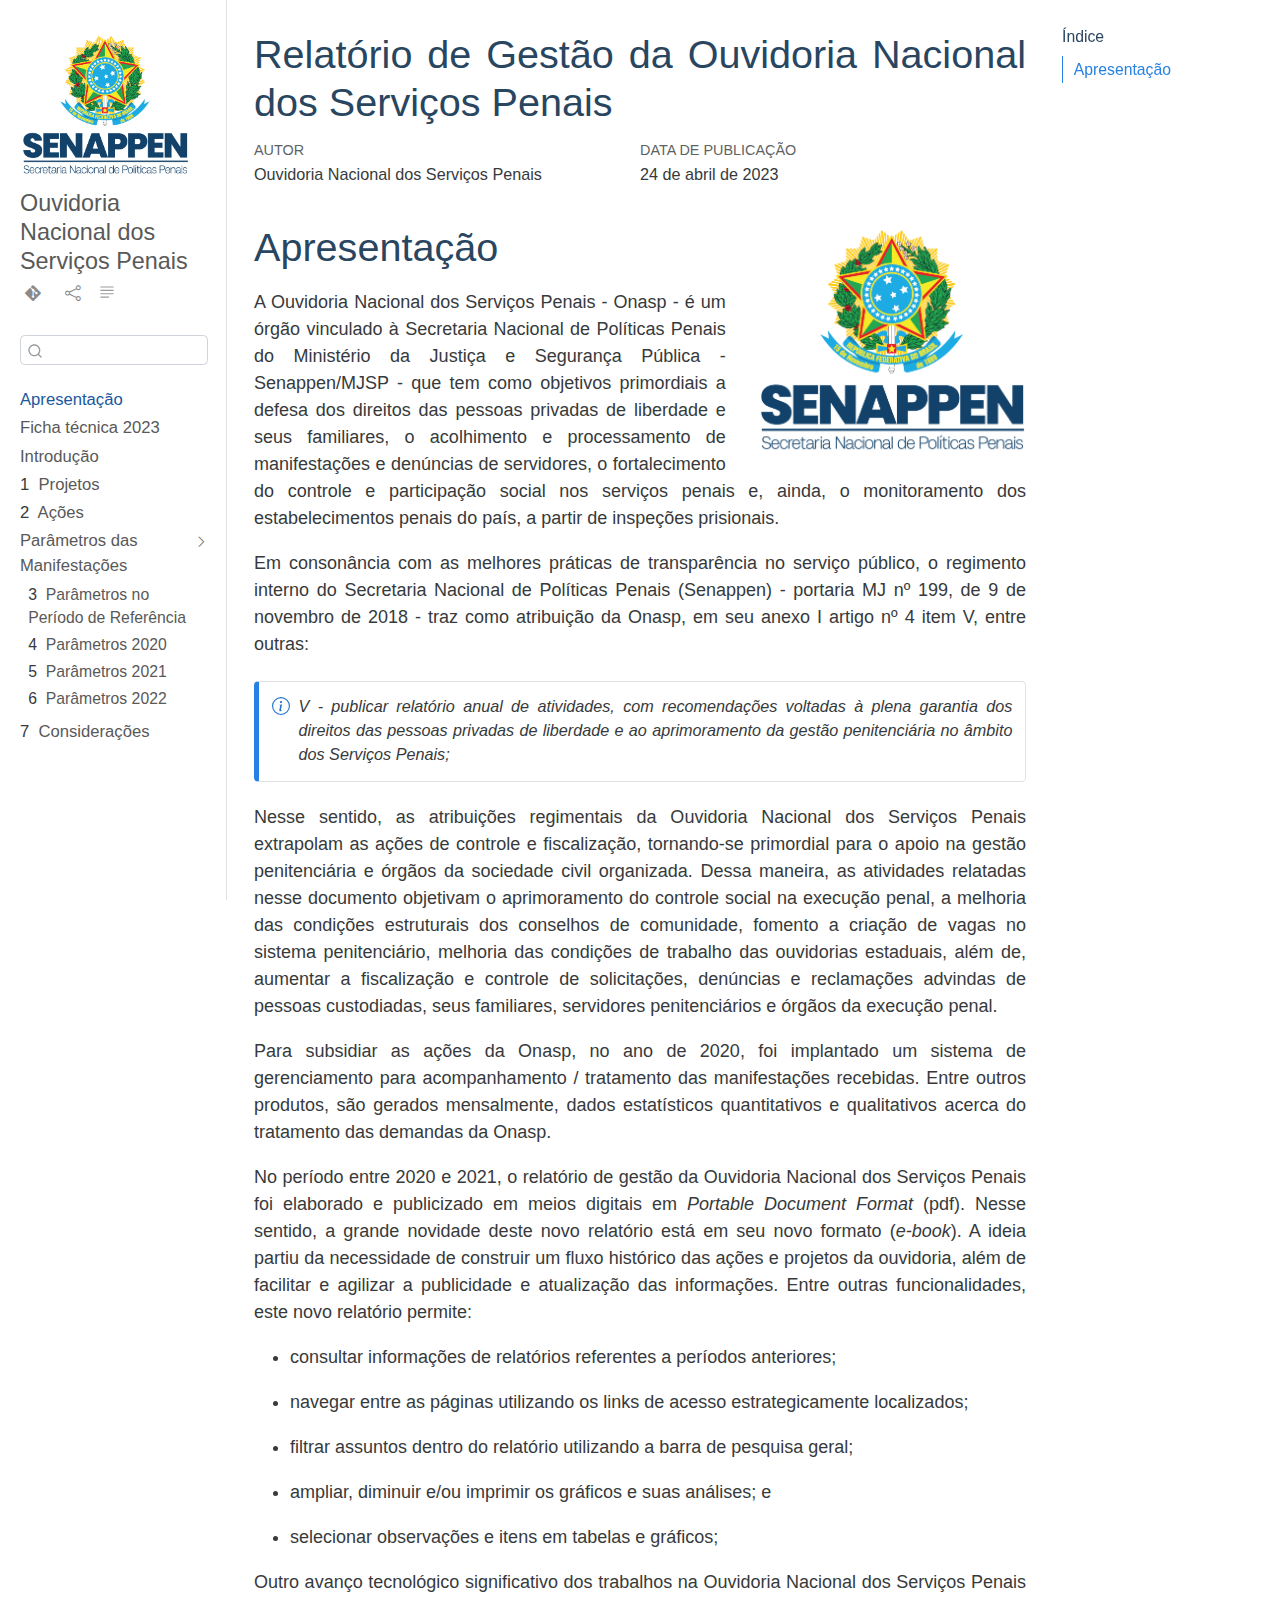
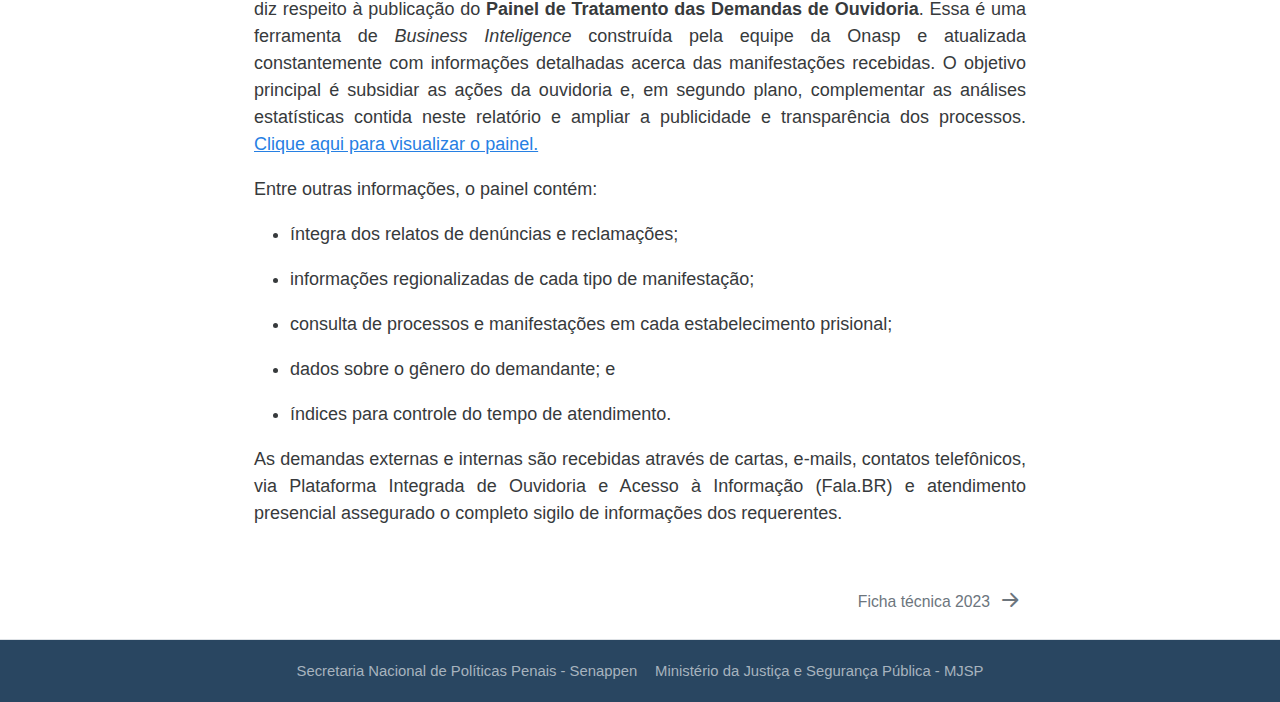
==== docs/index.html @ 4dbc5cbc "Add files via upload" ====
<!DOCTYPE html>
<html xmlns="http://www.w3.org/1999/xhtml" lang="pt" xml:lang="pt"><head>

<meta charset="utf-8">
<meta name="generator" content="quarto-1.2.335">

<meta name="viewport" content="width=device-width, initial-scale=1.0, user-scalable=yes">

<meta name="author" content="Ouvidoria Nacional dos Serviços Penais">

<title>Relatório de Gestão da Ouvidoria Nacional dos Serviços Penais</title>
<style>
code{white-space: pre-wrap;}
span.smallcaps{font-variant: small-caps;}
div.columns{display: flex; gap: min(4vw, 1.5em);}
div.column{flex: auto; overflow-x: auto;}
div.hanging-indent{margin-left: 1.5em; text-indent: -1.5em;}
ul.task-list{list-style: none;}
ul.task-list li input[type="checkbox"] {
  width: 0.8em;
  margin: 0 0.8em 0.2em -1.6em;
  vertical-align: middle;
}
</style>


<script src="site_libs/quarto-nav/quarto-nav.js"></script>
<script src="site_libs/quarto-nav/headroom.min.js"></script>
<script src="site_libs/clipboard/clipboard.min.js"></script>
<script src="site_libs/quarto-search/autocomplete.umd.js"></script>
<script src="site_libs/quarto-search/fuse.min.js"></script>
<script src="site_libs/quarto-search/quarto-search.js"></script>
<meta name="quarto:offset" content="./">
<link href="./ficha_tecnica2022.html" rel="next">
<script src="site_libs/quarto-html/quarto.js"></script>
<script src="site_libs/quarto-html/popper.min.js"></script>
<script src="site_libs/quarto-html/tippy.umd.min.js"></script>
<script src="site_libs/quarto-html/anchor.min.js"></script>
<link href="site_libs/quarto-html/tippy.css" rel="stylesheet">
<link href="site_libs/quarto-html/quarto-syntax-highlighting.css" rel="stylesheet" id="quarto-text-highlighting-styles">
<script src="site_libs/bootstrap/bootstrap.min.js"></script>
<link href="site_libs/bootstrap/bootstrap-icons.css" rel="stylesheet">
<link href="site_libs/bootstrap/bootstrap.min.css" rel="stylesheet" id="quarto-bootstrap" data-mode="light">
<script id="quarto-search-options" type="application/json">{
  "location": "sidebar",
  "copy-button": false,
  "collapse-after": 3,
  "panel-placement": "start",
  "type": "textbox",
  "limit": 20,
  "language": {
    "search-no-results-text": "Nenhum resultado",
    "search-matching-documents-text": "documentos correspondentes",
    "search-copy-link-title": "Copiar link para a busca",
    "search-hide-matches-text": "Esconder correspondências adicionais",
    "search-more-match-text": "mais correspondência neste documento",
    "search-more-matches-text": "mais correspondências neste documento",
    "search-clear-button-title": "Limpar",
    "search-detached-cancel-button-title": "Cancelar",
    "search-submit-button-title": "Enviar"
  }
}</script>


<link rel="stylesheet" href="style.css">
</head>

<body class="nav-sidebar docked">

<div id="quarto-search-results"></div>
  <header id="quarto-header" class="headroom fixed-top">
  <nav class="quarto-secondary-nav" data-bs-toggle="collapse" data-bs-target="#quarto-sidebar" aria-controls="quarto-sidebar" aria-expanded="false" aria-label="Toggle sidebar navigation" onclick="if (window.quartoToggleHeadroom) { window.quartoToggleHeadroom(); }">
    <div class="container-fluid d-flex justify-content-between">
      <h1 class="quarto-secondary-nav-title">Relatório de Gestão da Ouvidoria Nacional dos Serviços Penais</h1>
      <button type="button" class="quarto-btn-toggle btn" aria-label="Show secondary navigation">
        <i class="bi bi-chevron-right"></i>
      </button>
    </div>
  </nav>
</header>
<!-- content -->
<div id="quarto-content" class="quarto-container page-columns page-rows-contents page-layout-full">
<!-- sidebar -->
  <nav id="quarto-sidebar" class="sidebar collapse sidebar-navigation docked overflow-auto">
    <div class="pt-lg-2 mt-2 text-left sidebar-header sidebar-header-stacked">
      <a href="./index.html" class="sidebar-logo-link">
      <img src="./images/senappen_brasao.png" alt="" class="sidebar-logo py-0 d-lg-inline d-none">
      </a>
    <div class="sidebar-title mb-0 py-0">
      <a href="./">Ouvidoria Nacional dos Serviços Penais</a> 
        <div class="sidebar-tools-main tools-wide">
    <a href="" title="" class="sidebar-tool px-1"><i class="bi bi-git"></i></a>
    <a href="https://www.gov.br/depen/pt-br/canais_atendimento/ouvidoria" title="" class="sidebar-tool px-1"><i class="bi bi-"></i></a>
    <a href="" title="Share" id="sidebar-tool-dropdown-0" class="sidebar-tool dropdown-toggle px-1" data-bs-toggle="dropdown" aria-expanded="false"><i class="bi bi-share"></i></a>
    <ul class="dropdown-menu" aria-labelledby="sidebar-tool-dropdown-0">
        <li>
          <a class="dropdown-item sidebar-tools-main-item" href="https://twitter.com/intent/tweet?url=|url|">
            <i class="bi bi-bi-twitter pe-1"></i>
          Twitter
          </a>
        </li>
        <li>
          <a class="dropdown-item sidebar-tools-main-item" href="https://www.facebook.com/sharer/sharer.php?u=|url|">
            <i class="bi bi-bi-facebook pe-1"></i>
          Facebook
          </a>
        </li>
        <li>
          <a class="dropdown-item sidebar-tools-main-item" href="https://www.linkedin.com/sharing/share-offsite/?url=|url|">
            <i class="bi bi-bi-linkedin pe-1"></i>
          LinkedIn
          </a>
        </li>
    </ul>
  <a href="" class="quarto-reader-toggle sidebar-tool" onclick="window.quartoToggleReader(); return false;" title="Toggle reader mode">
  <div class="quarto-reader-toggle-btn">
  <i class="bi"></i>
  </div>
</a>
</div>
    </div>
      </div>
      <div class="mt-2 flex-shrink-0 align-items-center">
        <div class="sidebar-search">
        <div id="quarto-search" class="" title="Search"></div>
        </div>
      </div>
    <div class="sidebar-menu-container"> 
    <ul class="list-unstyled mt-1">
        <li class="sidebar-item">
  <div class="sidebar-item-container"> 
  <a href="./index.html" class="sidebar-item-text sidebar-link active">Apresentação</a>
  </div>
</li>
        <li class="sidebar-item">
  <div class="sidebar-item-container"> 
  <a href="./ficha_tecnica2022.html" class="sidebar-item-text sidebar-link">Ficha técnica 2023</a>
  </div>
</li>
        <li class="sidebar-item">
  <div class="sidebar-item-container"> 
  <a href="./introducao.html" class="sidebar-item-text sidebar-link">Introdução</a>
  </div>
</li>
        <li class="sidebar-item">
  <div class="sidebar-item-container"> 
  <a href="./projetos.html" class="sidebar-item-text sidebar-link"><span class="chapter-number">1</span>&nbsp; <span class="chapter-title">Projetos</span></a>
  </div>
</li>
        <li class="sidebar-item">
  <div class="sidebar-item-container"> 
  <a href="./acoes.html" class="sidebar-item-text sidebar-link"><span class="chapter-number">2</span>&nbsp; <span class="chapter-title">Ações</span></a>
  </div>
</li>
        <li class="sidebar-item sidebar-item-section">
      <div class="sidebar-item-container"> 
            <a href="./tratamento_demandas.html" class="sidebar-item-text sidebar-link">Parâmetros das Manifestações</a>
          <a class="sidebar-item-toggle text-start" data-bs-toggle="collapse" data-bs-target="#quarto-sidebar-section-1" aria-expanded="true">
            <i class="bi bi-chevron-right ms-2"></i>
          </a> 
      </div>
      <ul id="quarto-sidebar-section-1" class="collapse list-unstyled sidebar-section depth1 show">  
          <li class="sidebar-item">
  <div class="sidebar-item-container"> 
  <a href="./estatisticas_anuais.html" class="sidebar-item-text sidebar-link"><span class="chapter-number">3</span>&nbsp; <span class="chapter-title">Parâmetros no Período de Referência</span></a>
  </div>
</li>
          <li class="sidebar-item">
  <div class="sidebar-item-container"> 
  <a href="./estatisticas_2020.html" class="sidebar-item-text sidebar-link"><span class="chapter-number">4</span>&nbsp; <span class="chapter-title">Parâmetros 2020</span></a>
  </div>
</li>
          <li class="sidebar-item">
  <div class="sidebar-item-container"> 
  <a href="./estatisticas_2021.html" class="sidebar-item-text sidebar-link"><span class="chapter-number">5</span>&nbsp; <span class="chapter-title">Parâmetros 2021</span></a>
  </div>
</li>
          <li class="sidebar-item">
  <div class="sidebar-item-container"> 
  <a href="./estatisticas_2022.html" class="sidebar-item-text sidebar-link"><span class="chapter-number">6</span>&nbsp; <span class="chapter-title">Parâmetros 2022</span></a>
  </div>
</li>
      </ul>
  </li>
        <li class="sidebar-item">
  <div class="sidebar-item-container"> 
  <a href="./consideracoes.html" class="sidebar-item-text sidebar-link"><span class="chapter-number">7</span>&nbsp; <span class="chapter-title">Considerações</span></a>
  </div>
</li>
    </ul>
    </div>
</nav>
<!-- margin-sidebar -->
    <div id="quarto-margin-sidebar" class="sidebar margin-sidebar">
        <nav id="TOC" role="doc-toc" class="toc-active">
    <h2 id="toc-title">Índice</h2>
   
  <ul>
  <li><a href="#apresentação" id="toc-apresentação" class="nav-link active" data-scroll-target="#apresentação">Apresentação</a></li>
  </ul>
</nav>
    </div>
<!-- main -->
<main class="content column-body" id="quarto-document-content">

<header id="title-block-header" class="quarto-title-block default">
<div class="quarto-title">
<h1 class="title d-none d-lg-block">Relatório de Gestão da Ouvidoria Nacional dos Serviços Penais</h1>
</div>



<div class="quarto-title-meta">

    <div>
    <div class="quarto-title-meta-heading">Autor</div>
    <div class="quarto-title-meta-contents">
             <p>Ouvidoria Nacional dos Serviços Penais </p>
          </div>
  </div>
    
    <div>
    <div class="quarto-title-meta-heading">Data de Publicação</div>
    <div class="quarto-title-meta-contents">
      <p class="date">24 de abril de 2023</p>
    </div>
  </div>
  
    
  </div>
  

</header>


<section id="apresentação" class="level1 unnumbered">
<p><img src="images/senappen_brasao.png" title="Relatório de Gestão da Ouvidoria Nacional dos Serviços Penais" class="quarto-cover-image img-fluid"></p><h1 class="unnumbered">Apresentação</h1>
<p>A Ouvidoria Nacional dos Serviços Penais - Onasp - é um órgão vinculado à Secretaria Nacional de Políticas Penais do Ministério da Justiça e Segurança Pública - Senappen/MJSP - que tem como objetivos primordiais a defesa dos direitos das pessoas privadas de liberdade e seus familiares, o acolhimento e processamento de manifestações e denúncias de servidores, o fortalecimento do controle e participação social nos serviços penais e, ainda, o monitoramento dos estabelecimentos penais do país, a partir de inspeções prisionais.</p>
<p>Em consonância com as melhores práticas de transparência no serviço público, o regimento interno do Secretaria Nacional de Políticas Penais (Senappen) - portaria MJ nº 199, de 9 de novembro de 2018 - traz como atribuição da Onasp, em seu anexo I artigo nº 4 item V, entre outras:</p>
<div class="callout-note callout callout-style-simple">
<div class="callout-body d-flex">
<div class="callout-icon-container">
<i class="callout-icon"></i>
</div>
<div class="callout-body-container">
<p><em>V - publicar relatório anual de atividades, com recomendações voltadas à plena garantia dos direitos das pessoas privadas de liberdade e ao aprimoramento da gestão penitenciária no âmbito dos Serviços Penais;</em></p>
</div>
</div>
</div>
<p>Nesse sentido, as atribuições regimentais da Ouvidoria Nacional dos Serviços Penais extrapolam as ações de controle e fiscalização, tornando-se primordial para o apoio na gestão penitenciária e órgãos da sociedade civil organizada. Dessa maneira, as atividades relatadas nesse documento objetivam o aprimoramento do controle social na execução penal, a melhoria das condições estruturais dos conselhos de comunidade, fomento a criação de vagas no sistema penitenciário, melhoria das condições de trabalho das ouvidorias estaduais, além de, aumentar a fiscalização e controle de solicitações, denúncias e reclamações advindas de pessoas custodiadas, seus familiares, servidores penitenciários e órgãos da execução penal.</p>
<p>Para subsidiar as ações da Onasp, no ano de 2020, foi implantado um sistema de gerenciamento para acompanhamento / tratamento das manifestações recebidas. Entre outros produtos, são gerados mensalmente, dados estatísticos quantitativos e qualitativos acerca do tratamento das demandas da Onasp.</p>
<p>No período entre 2020 e 2021, o relatório de gestão da Ouvidoria Nacional dos Serviços Penais foi elaborado e publicizado em meios digitais em <em>Portable Document Format</em> (pdf). Nesse sentido, a grande novidade deste novo relatório está em seu novo formato (<em>e-book</em>). A ideia partiu da necessidade de construir um fluxo histórico das ações e projetos da ouvidoria, além de facilitar e agilizar a publicidade e atualização das informações. Entre outras funcionalidades, este novo relatório permite:</p>
<ul>
<li><p>consultar informações de relatórios referentes a períodos anteriores;</p></li>
<li><p>navegar entre as páginas utilizando os links de acesso estrategicamente localizados;</p></li>
<li><p>filtrar assuntos dentro do relatório utilizando a barra de pesquisa geral;</p></li>
<li><p>ampliar, diminuir e/ou imprimir os gráficos e suas análises; e</p></li>
<li><p>selecionar observações e itens em tabelas e gráficos;</p></li>
</ul>
<p>Outro avanço tecnológico significativo dos trabalhos na Ouvidoria Nacional dos Serviços Penais diz respeito à publicação do <strong>Painel de Tratamento das Demandas de Ouvidoria</strong>. Essa é uma ferramenta de <em>Business Inteligence</em> construída pela equipe da Onasp e atualizada constantemente com informações detalhadas acerca das manifestações recebidas. O objetivo principal é subsidiar as ações da ouvidoria e, em segundo plano, complementar as análises estatísticas contida neste relatório e ampliar a publicidade e transparência dos processos. <a href="https://app.powerbi.com/links/Pu1YtXZQOP?ctid=eb090420-444c-43f7-91f2-4b8da6bfe8e1&amp;pbi_source=linkShare&amp;bookmarkGuid=00a4c543-938f-4619-bc10-0cf7500e92ed">Clique aqui para visualizar o painel.</a></p>
<p>Entre outras informações, o painel contém:</p>
<ul>
<li><p>íntegra dos relatos de denúncias e reclamações;</p></li>
<li><p>informações regionalizadas de cada tipo de manifestação;</p></li>
<li><p>consulta de processos e manifestações em cada estabelecimento prisional;</p></li>
<li><p>dados sobre o gênero do demandante; e</p></li>
<li><p>índices para controle do tempo de atendimento.</p></li>
</ul>
<p>As demandas externas e internas são recebidas através de cartas, e-mails, contatos telefônicos, via Plataforma Integrada de Ouvidoria e Acesso à Informação (Fala.BR) e atendimento presencial assegurado o completo sigilo de informações dos requerentes.</p>


</section>

</main> <!-- /main -->
<script id="quarto-html-after-body" type="application/javascript">
window.document.addEventListener("DOMContentLoaded", function (event) {
  const toggleBodyColorMode = (bsSheetEl) => {
    const mode = bsSheetEl.getAttribute("data-mode");
    const bodyEl = window.document.querySelector("body");
    if (mode === "dark") {
      bodyEl.classList.add("quarto-dark");
      bodyEl.classList.remove("quarto-light");
    } else {
      bodyEl.classList.add("quarto-light");
      bodyEl.classList.remove("quarto-dark");
    }
  }
  const toggleBodyColorPrimary = () => {
    const bsSheetEl = window.document.querySelector("link#quarto-bootstrap");
    if (bsSheetEl) {
      toggleBodyColorMode(bsSheetEl);
    }
  }
  toggleBodyColorPrimary();  
  const icon = "";
  const anchorJS = new window.AnchorJS();
  anchorJS.options = {
    placement: 'right',
    icon: icon
  };
  anchorJS.add('.anchored');
  const clipboard = new window.ClipboardJS('.code-copy-button', {
    target: function(trigger) {
      return trigger.previousElementSibling;
    }
  });
  clipboard.on('success', function(e) {
    // button target
    const button = e.trigger;
    // don't keep focus
    button.blur();
    // flash "checked"
    button.classList.add('code-copy-button-checked');
    var currentTitle = button.getAttribute("title");
    button.setAttribute("title", "Copiada");
    let tooltip;
    if (window.bootstrap) {
      button.setAttribute("data-bs-toggle", "tooltip");
      button.setAttribute("data-bs-placement", "left");
      button.setAttribute("data-bs-title", "Copiada");
      tooltip = new bootstrap.Tooltip(button, 
        { trigger: "manual", 
          customClass: "code-copy-button-tooltip",
          offset: [0, -8]});
      tooltip.show();    
    }
    setTimeout(function() {
      if (tooltip) {
        tooltip.hide();
        button.removeAttribute("data-bs-title");
        button.removeAttribute("data-bs-toggle");
        button.removeAttribute("data-bs-placement");
      }
      button.setAttribute("title", currentTitle);
      button.classList.remove('code-copy-button-checked');
    }, 1000);
    // clear code selection
    e.clearSelection();
  });
  function tippyHover(el, contentFn) {
    const config = {
      allowHTML: true,
      content: contentFn,
      maxWidth: 500,
      delay: 100,
      arrow: false,
      appendTo: function(el) {
          return el.parentElement;
      },
      interactive: true,
      interactiveBorder: 10,
      theme: 'quarto',
      placement: 'bottom-start'
    };
    window.tippy(el, config); 
  }
  const noterefs = window.document.querySelectorAll('a[role="doc-noteref"]');
  for (var i=0; i<noterefs.length; i++) {
    const ref = noterefs[i];
    tippyHover(ref, function() {
      // use id or data attribute instead here
      let href = ref.getAttribute('data-footnote-href') || ref.getAttribute('href');
      try { href = new URL(href).hash; } catch {}
      const id = href.replace(/^#\/?/, "");
      const note = window.document.getElementById(id);
      return note.innerHTML;
    });
  }
  const findCites = (el) => {
    const parentEl = el.parentElement;
    if (parentEl) {
      const cites = parentEl.dataset.cites;
      if (cites) {
        return {
          el,
          cites: cites.split(' ')
        };
      } else {
        return findCites(el.parentElement)
      }
    } else {
      return undefined;
    }
  };
  var bibliorefs = window.document.querySelectorAll('a[role="doc-biblioref"]');
  for (var i=0; i<bibliorefs.length; i++) {
    const ref = bibliorefs[i];
    const citeInfo = findCites(ref);
    if (citeInfo) {
      tippyHover(citeInfo.el, function() {
        var popup = window.document.createElement('div');
        citeInfo.cites.forEach(function(cite) {
          var citeDiv = window.document.createElement('div');
          citeDiv.classList.add('hanging-indent');
          citeDiv.classList.add('csl-entry');
          var biblioDiv = window.document.getElementById('ref-' + cite);
          if (biblioDiv) {
            citeDiv.innerHTML = biblioDiv.innerHTML;
          }
          popup.appendChild(citeDiv);
        });
        return popup.innerHTML;
      });
    }
  }
});
</script>
<nav class="page-navigation column-body">
  <div class="nav-page nav-page-previous">
  </div>
  <div class="nav-page nav-page-next">
      <a href="./ficha_tecnica2022.html" class="pagination-link">
        <span class="nav-page-text">Ficha técnica 2023</span> <i class="bi bi-arrow-right-short"></i>
      </a>
  </div>
</nav>
</div> <!-- /content -->
<footer class="footer">
  <div class="nav-footer">
      <div class="nav-footer-center">
        <ul class="footer-items list-unstyled">
    <li class="nav-item">
    <a class="nav-link" href="https://www.gov.br/depen/pt-br">Secretaria Nacional de Políticas Penais - Senappen</a>
  </li>  
    <li class="nav-item">
    <a class="nav-link" href="https://www.gov.br/mj/pt-br">Ministério da Justiça e Segurança Pública - MJSP</a>
  </li>  
</ul>
      </div>
  </div>
</footer>



</body></html>
---- docs/site_libs/quarto-html/tippy.css ----
.tippy-box[data-animation=fade][data-state=hidden]{opacity:0}[data-tippy-root]{max-width:calc(100vw - 10px)}.tippy-box{position:relative;background-color:#333;color:#fff;border-radius:4px;font-size:14px;line-height:1.4;white-space:normal;outline:0;transition-property:transform,visibility,opacity}.tippy-box[data-placement^=top]>.tippy-arrow{bottom:0}.tippy-box[data-placement^=top]>.tippy-arrow:before{bottom:-7px;left:0;border-width:8px 8px 0;border-top-color:initial;transform-origin:center top}.tippy-box[data-placement^=bottom]>.tippy-arrow{top:0}.tippy-box[data-placement^=bottom]>.tippy-arrow:before{top:-7px;left:0;border-width:0 8px 8px;border-bottom-color:initial;transform-origin:center bottom}.tippy-box[data-placement^=left]>.tippy-arrow{right:0}.tippy-box[data-placement^=left]>.tippy-arrow:before{border-width:8px 0 8px 8px;border-left-color:initial;right:-7px;transform-origin:center left}.tippy-box[data-placement^=right]>.tippy-arrow{left:0}.tippy-box[data-placement^=right]>.tippy-arrow:before{left:-7px;border-width:8px 8px 8px 0;border-right-color:initial;transform-origin:center right}.tippy-box[data-inertia][data-state=visible]{transition-timing-function:cubic-bezier(.54,1.5,.38,1.11)}.tippy-arrow{width:16px;height:16px;color:#333}.tippy-arrow:before{content:"";position:absolute;border-color:transparent;border-style:solid}.tippy-content{position:relative;padding:5px 9px;z-index:1}
---- docs/site_libs/quarto-html/quarto-syntax-highlighting.css ----
/* quarto syntax highlight colors */
:root {
  --quarto-hl-ot-color: #007020;
  --quarto-hl-at-color: #7d9029;
  --quarto-hl-ss-color: #bb6688;
  --quarto-hl-an-color: #60a0b0;
  --quarto-hl-fu-color: #06287e;
  --quarto-hl-st-color: #4070a0;
  --quarto-hl-cf-color: #007020;
  --quarto-hl-op-color: #666666;
  --quarto-hl-er-color: #ff0000;
  --quarto-hl-bn-color: #40a070;
  --quarto-hl-al-color: #ff0000;
  --quarto-hl-va-color: #19177c;
  --quarto-hl-bu-color: inherit;
  --quarto-hl-ex-color: inherit;
  --quarto-hl-pp-color: #bc7a00;
  --quarto-hl-in-color: #60a0b0;
  --quarto-hl-vs-color: #4070a0;
  --quarto-hl-wa-color: #60a0b0;
  --quarto-hl-do-color: #ba2121;
  --quarto-hl-im-color: inherit;
  --quarto-hl-ch-color: #4070a0;
  --quarto-hl-dt-color: #902000;
  --quarto-hl-fl-color: #40a070;
  --quarto-hl-co-color: #60a0b0;
  --quarto-hl-cv-color: #60a0b0;
  --quarto-hl-cn-color: #880000;
  --quarto-hl-sc-color: #4070a0;
  --quarto-hl-dv-color: #40a070;
  --quarto-hl-kw-color: #007020;
}

/* other quarto variables */
:root {
  --quarto-font-monospace: SFMono-Regular, Menlo, Monaco, Consolas, "Liberation Mono", "Courier New", monospace;
}

code span.ot {
  color: #007020;
}

code span.at {
  color: #7d9029;
}

code span.ss {
  color: #bb6688;
}

code span.an {
  color: #60a0b0;
  font-weight: bold;
  font-style: italic;
}

code span.fu {
  color: #06287e;
}

code span.st {
  color: #4070a0;
}

code span.cf {
  color: #007020;
  font-weight: bold;
}

code span.op {
  color: #666666;
}

code span.er {
  color: #ff0000;
  font-weight: bold;
}

code span.bn {
  color: #40a070;
}

code span.al {
  color: #ff0000;
  font-weight: bold;
}

code span.va {
  color: #19177c;
}

code span.pp {
  color: #bc7a00;
}

code span.in {
  color: #60a0b0;
  font-weight: bold;
  font-style: italic;
}

code span.vs {
  color: #4070a0;
}

code span.wa {
  color: #60a0b0;
  font-weight: bold;
  font-style: italic;
}

code span.do {
  color: #ba2121;
  font-style: italic;
}

code span.ch {
  color: #4070a0;
}

code span.dt {
  color: #902000;
}

code span.fl {
  color: #40a070;
}

code span.co {
  color: #60a0b0;
  font-style: italic;
}

code span.cv {
  color: #60a0b0;
  font-weight: bold;
  font-style: italic;
}

code span.cn {
  color: #880000;
}

code span.sc {
  color: #4070a0;
}

code span.dv {
  color: #40a070;
}

code span.kw {
  color: #007020;
  font-weight: bold;
}

.prevent-inlining {
  content: "</";
}

/*# sourceMappingURL=debc5d5d77c3f9108843748ff7464032.css.map */
---- docs/style.css ----
```{css}
body{
  text-align: justify;
  font-family: 'Calibri', sans-serif;
  /*background-color: #294661;
  opacity: 1.0;*/
}

h1,h2,h3,h4{
  color: #294661;
  font-family: 'Calibri', sans-serif;
  text-align: justify;
  text-decoration-color: #294661;
}

nav.sidebar{
  font-family: 'Calibri', sans-serif;
  text-align: start; 
  
}

nav{ /*barra de navegacao a direita*/
  text-align: start;
}


li,ol,menu,dl,{
  font-family: 'Calibri', sans-serif;
  text-align: start;
  color: #294661 ;
  text-decoration-color: #294661;
}

p.numbered:before{
  content: counter(mynum) ": ";
  counter-increment: mynum;
  font-weight: bold;
  color: #294661 ;
  }

menu.numbered:before{
  content: counter(mynum) ": ";
  counter-increment: mynum;
  font-weight: bold;
  color: #294661 ;
  }

li.numbered:before{
  content: counter(mynum) ": ";
  counter-increment: mynum;
  font-weight: bold;
  color: #294661 ;
  }
  
ol.numbered:before{
  content: counter(mynum) ": ";
  counter-increment: mynum;
  font-weight: bold;
  color: #294661 ;
  }
  
dl.numbered:before{
  content: counter(mynum) ": ";
  counter-increment: mynum;
  font-weight: bold;
  color: #294661 ;
  }

```
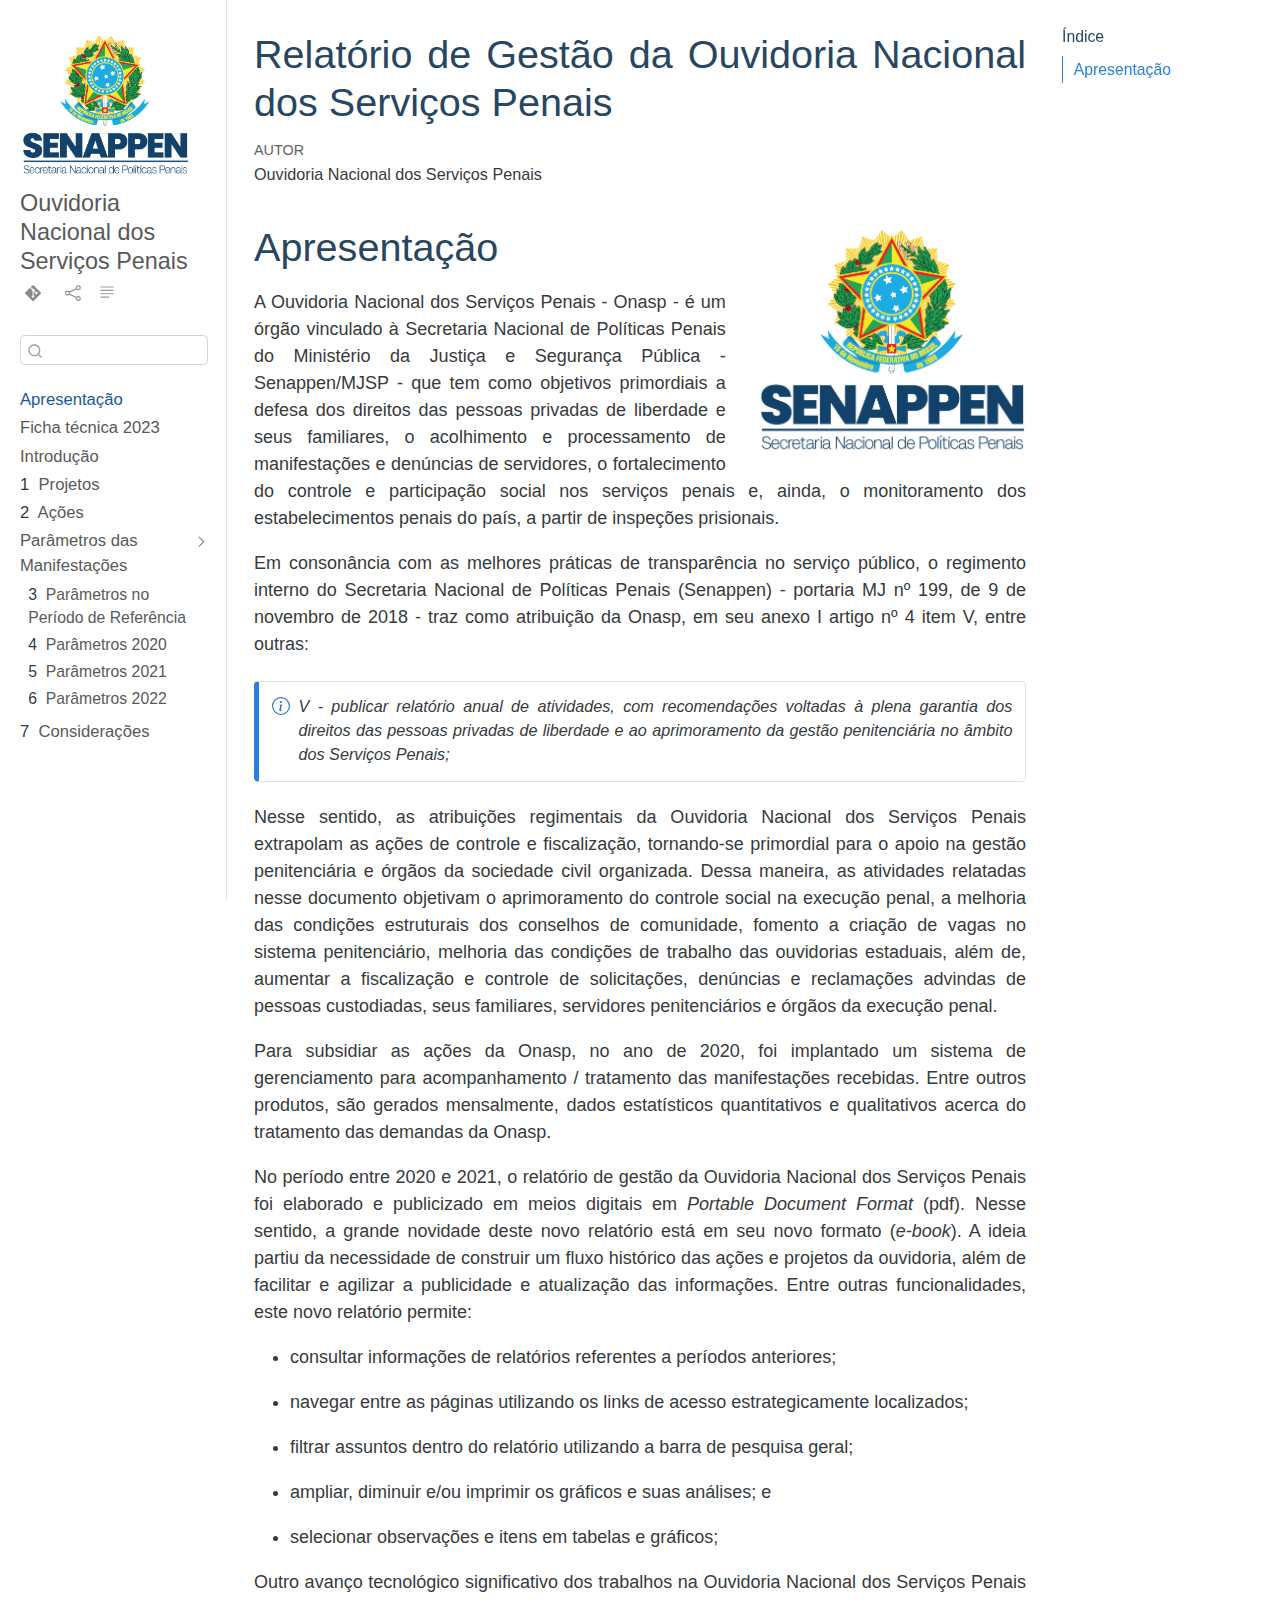
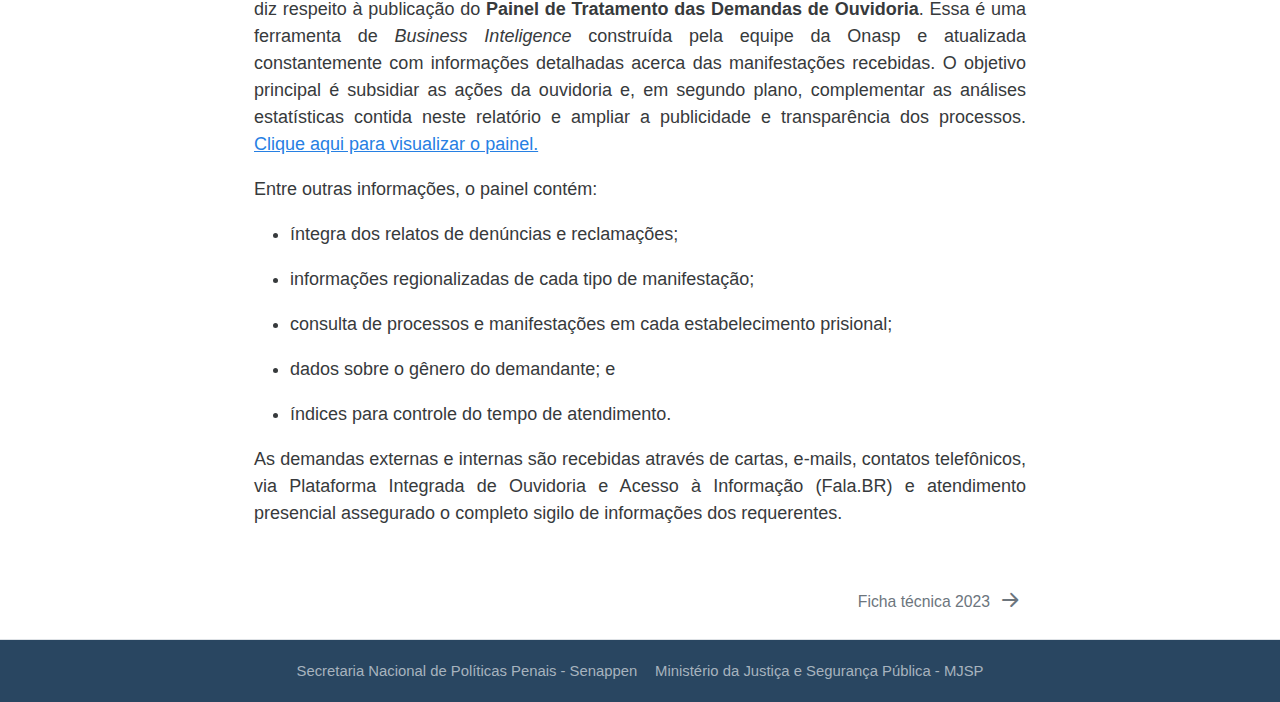
==== commit 253b9164: "Add files via upload" ====
--- a/docs/index.html
+++ b/docs/index.html
@@ -219,12 +219,6 @@
           </div>
   </div>
     
-    <div>
-    <div class="quarto-title-meta-heading">Data de Publicação</div>
-    <div class="quarto-title-meta-contents">
-      <p class="date">24 de abril de 2023</p>
-    </div>
-  </div>
   
     
   </div>
@@ -257,7 +251,7 @@
 <li><p>ampliar, diminuir e/ou imprimir os gráficos e suas análises; e</p></li>
 <li><p>selecionar observações e itens em tabelas e gráficos;</p></li>
 </ul>
-<p>Outro avanço tecnológico significativo dos trabalhos na Ouvidoria Nacional dos Serviços Penais diz respeito à publicação do <strong>Painel de Tratamento das Demandas de Ouvidoria</strong>. Essa é uma ferramenta de <em>Business Inteligence</em> construída pela equipe da Onasp e atualizada constantemente com informações detalhadas acerca das manifestações recebidas. O objetivo principal é subsidiar as ações da ouvidoria e, em segundo plano, complementar as análises estatísticas contida neste relatório e ampliar a publicidade e transparência dos processos. <a href="https://app.powerbi.com/links/Pu1YtXZQOP?ctid=eb090420-444c-43f7-91f2-4b8da6bfe8e1&amp;pbi_source=linkShare&amp;bookmarkGuid=00a4c543-938f-4619-bc10-0cf7500e92ed">Clique aqui para visualizar o painel.</a></p>
+<p>Outro avanço tecnológico significativo dos trabalhos na Ouvidoria Nacional dos Serviços Penais diz respeito à publicação do <strong>Painel de Tratamento das Demandas de Ouvidoria</strong>. Essa é uma ferramenta de <em>Business Inteligence</em> construída pela equipe da Onasp e atualizada constantemente com informações detalhadas acerca das manifestações recebidas. O objetivo principal é subsidiar as ações da ouvidoria e, em segundo plano, complementar as análises estatísticas contida neste relatório e ampliar a publicidade e transparência dos processos. <a href="https://app.powerbi.com/view?r=eyJrIjoiNGFkMGQ2MjQtMWU3ZS00NjZmLThhZTAtMWZmYzMwNTJlMWVkIiwidCI6ImViMDkwNDIwLTQ0NGMtNDNmNy05MWYyLTRiOGRhNmJmZThlMSJ9">Clique aqui para visualizar o painel.</a></p>
 <p>Entre outras informações, o painel contém:</p>
 <ul>
 <li><p>íntegra dos relatos de denúncias e reclamações;</p></li>
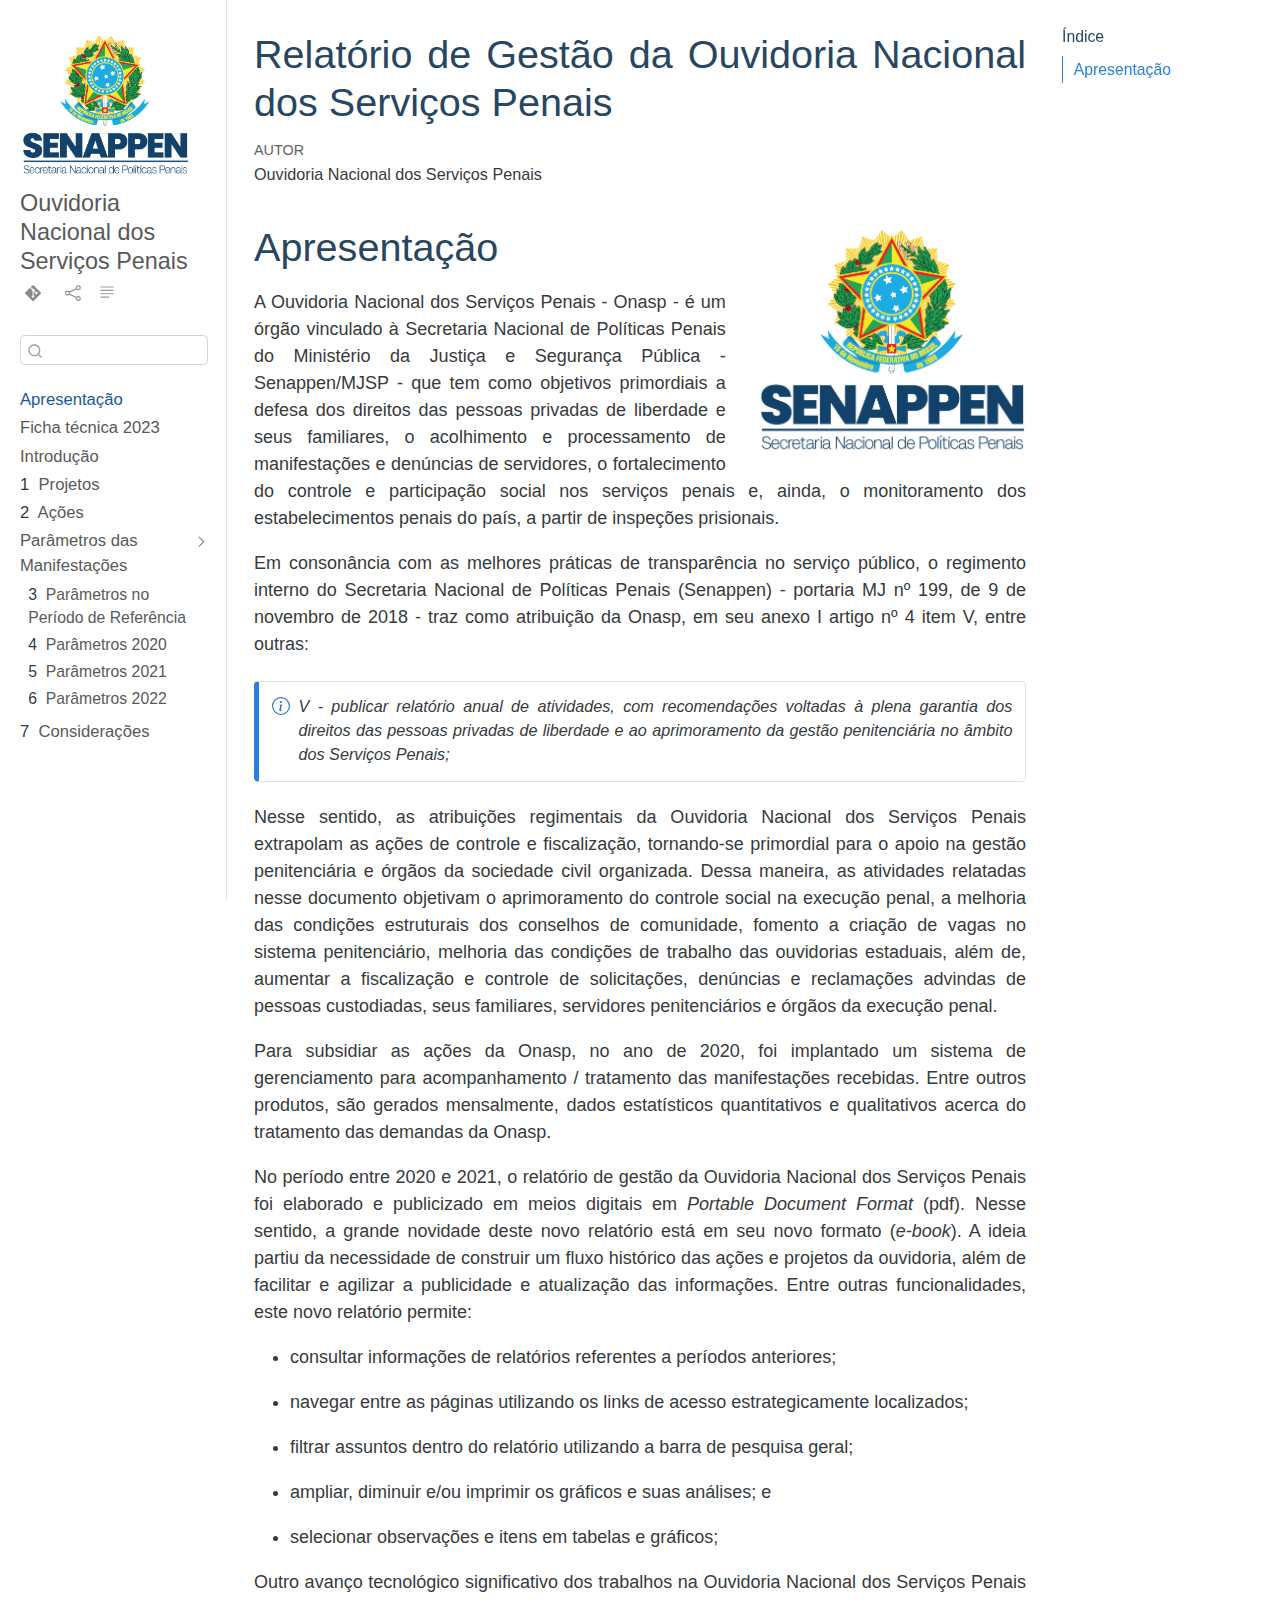
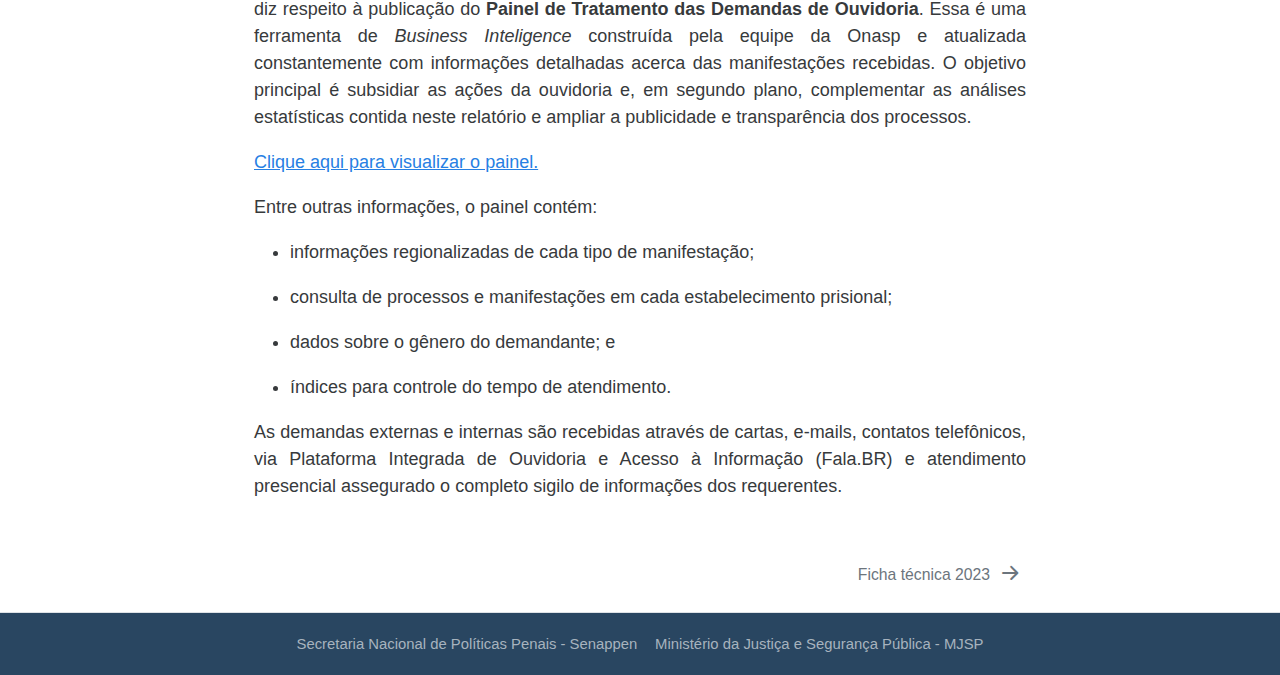
==== commit d461e9ad: "Add files via upload" ====
--- a/docs/index.html
+++ b/docs/index.html
@@ -41,6 +41,8 @@
 <script src="site_libs/bootstrap/bootstrap.min.js"></script>
 <link href="site_libs/bootstrap/bootstrap-icons.css" rel="stylesheet">
 <link href="site_libs/bootstrap/bootstrap.min.css" rel="stylesheet" id="quarto-bootstrap" data-mode="light">
+<script src="site_libs/quarto-contrib/videojs/video.min.js"></script>
+<link href="site_libs/quarto-contrib/videojs/video-js.css" rel="stylesheet">
 <script id="quarto-search-options" type="application/json">{
   "location": "sidebar",
   "copy-button": false,
@@ -251,10 +253,11 @@
 <li><p>ampliar, diminuir e/ou imprimir os gráficos e suas análises; e</p></li>
 <li><p>selecionar observações e itens em tabelas e gráficos;</p></li>
 </ul>
-<p>Outro avanço tecnológico significativo dos trabalhos na Ouvidoria Nacional dos Serviços Penais diz respeito à publicação do <strong>Painel de Tratamento das Demandas de Ouvidoria</strong>. Essa é uma ferramenta de <em>Business Inteligence</em> construída pela equipe da Onasp e atualizada constantemente com informações detalhadas acerca das manifestações recebidas. O objetivo principal é subsidiar as ações da ouvidoria e, em segundo plano, complementar as análises estatísticas contida neste relatório e ampliar a publicidade e transparência dos processos. <a href="https://app.powerbi.com/view?r=eyJrIjoiNGFkMGQ2MjQtMWU3ZS00NjZmLThhZTAtMWZmYzMwNTJlMWVkIiwidCI6ImViMDkwNDIwLTQ0NGMtNDNmNy05MWYyLTRiOGRhNmJmZThlMSJ9">Clique aqui para visualizar o painel.</a></p>
+<p>Outro avanço tecnológico significativo dos trabalhos na Ouvidoria Nacional dos Serviços Penais diz respeito à publicação do <strong>Painel de Tratamento das Demandas de Ouvidoria</strong>. Essa é uma ferramenta de <em>Business Inteligence</em> construída pela equipe da Onasp e atualizada constantemente com informações detalhadas acerca das manifestações recebidas. O objetivo principal é subsidiar as ações da ouvidoria e, em segundo plano, complementar as análises estatísticas contida neste relatório e ampliar a publicidade e transparência dos processos.</p>
+<p><a href="https://app.powerbi.com/view?r=eyJrIjoiNGFkMGQ2MjQtMWU3ZS00NjZmLThhZTAtMWZmYzMwNTJlMWVkIiwidCI6ImViMDkwNDIwLTQ0NGMtNDNmNy05MWYyLTRiOGRhNmJmZThlMSJ9">Clique aqui para visualizar o painel.</a></p>
+<!--  -->
 <p>Entre outras informações, o painel contém:</p>
 <ul>
-<li><p>íntegra dos relatos de denúncias e reclamações;</p></li>
 <li><p>informações regionalizadas de cada tipo de manifestação;</p></li>
 <li><p>consulta de processos e manifestações em cada estabelecimento prisional;</p></li>
 <li><p>dados sobre o gênero do demandante; e</p></li>
@@ -423,6 +426,7 @@
       </div>
   </div>
 </footer>
+<script>videojs(video_shortcode_videojs_video1);</script>
 
 
 
--- a/docs/site_libs/quarto-contrib/videojs/video-js.css
+++ b/docs/site_libs/quarto-contrib/videojs/video-js.css
@@ -0,0 +1,1770 @@
+@charset "UTF-8";
+.vjs-modal-dialog .vjs-modal-dialog-content, .video-js .vjs-modal-dialog, .vjs-button > .vjs-icon-placeholder:before, .video-js .vjs-big-play-button .vjs-icon-placeholder:before {
+  position: absolute;
+  top: 0;
+  left: 0;
+  width: 100%;
+  height: 100%;
+}
+
+.vjs-button > .vjs-icon-placeholder:before, .video-js .vjs-big-play-button .vjs-icon-placeholder:before {
+  text-align: center;
+}
+
+@font-face {
+  font-family: VideoJS;
+  src: url([data-uri]) format("woff");
+  font-weight: normal;
+  font-style: normal;
+}
+.vjs-icon-play, .video-js .vjs-play-control .vjs-icon-placeholder, .video-js .vjs-big-play-button .vjs-icon-placeholder:before {
+  font-family: VideoJS;
+  font-weight: normal;
+  font-style: normal;
+}
+.vjs-icon-play:before, .video-js .vjs-play-control .vjs-icon-placeholder:before, .video-js .vjs-big-play-button .vjs-icon-placeholder:before {
+  content: "\f101";
+}
+
+.vjs-icon-play-circle {
+  font-family: VideoJS;
+  font-weight: normal;
+  font-style: normal;
+}
+.vjs-icon-play-circle:before {
+  content: "\f102";
+}
+
+.vjs-icon-pause, .video-js .vjs-play-control.vjs-playing .vjs-icon-placeholder {
+  font-family: VideoJS;
+  font-weight: normal;
+  font-style: normal;
+}
+.vjs-icon-pause:before, .video-js .vjs-play-control.vjs-playing .vjs-icon-placeholder:before {
+  content: "\f103";
+}
+
+.vjs-icon-volume-mute, .video-js .vjs-mute-control.vjs-vol-0 .vjs-icon-placeholder {
+  font-family: VideoJS;
+  font-weight: normal;
+  font-style: normal;
+}
+.vjs-icon-volume-mute:before, .video-js .vjs-mute-control.vjs-vol-0 .vjs-icon-placeholder:before {
+  content: "\f104";
+}
+
+.vjs-icon-volume-low, .video-js .vjs-mute-control.vjs-vol-1 .vjs-icon-placeholder {
+  font-family: VideoJS;
+  font-weight: normal;
+  font-style: normal;
+}
+.vjs-icon-volume-low:before, .video-js .vjs-mute-control.vjs-vol-1 .vjs-icon-placeholder:before {
+  content: "\f105";
+}
+
+.vjs-icon-volume-mid, .video-js .vjs-mute-control.vjs-vol-2 .vjs-icon-placeholder {
+  font-family: VideoJS;
+  font-weight: normal;
+  font-style: normal;
+}
+.vjs-icon-volume-mid:before, .video-js .vjs-mute-control.vjs-vol-2 .vjs-icon-placeholder:before {
+  content: "\f106";
+}
+
+.vjs-icon-volume-high, .video-js .vjs-mute-control .vjs-icon-placeholder {
+  font-family: VideoJS;
+  font-weight: normal;
+  font-style: normal;
+}
+.vjs-icon-volume-high:before, .video-js .vjs-mute-control .vjs-icon-placeholder:before {
+  content: "\f107";
+}
+
+.vjs-icon-fullscreen-enter, .video-js .vjs-fullscreen-control .vjs-icon-placeholder {
+  font-family: VideoJS;
+  font-weight: normal;
+  font-style: normal;
+}
+.vjs-icon-fullscreen-enter:before, .video-js .vjs-fullscreen-control .vjs-icon-placeholder:before {
+  content: "\f108";
+}
+
+.vjs-icon-fullscreen-exit, .video-js.vjs-fullscreen .vjs-fullscreen-control .vjs-icon-placeholder {
+  font-family: VideoJS;
+  font-weight: normal;
+  font-style: normal;
+}
+.vjs-icon-fullscreen-exit:before, .video-js.vjs-fullscreen .vjs-fullscreen-control .vjs-icon-placeholder:before {
+  content: "\f109";
+}
+
+.vjs-icon-square {
+  font-family: VideoJS;
+  font-weight: normal;
+  font-style: normal;
+}
+.vjs-icon-square:before {
+  content: "\f10a";
+}
+
+.vjs-icon-spinner {
+  font-family: VideoJS;
+  font-weight: normal;
+  font-style: normal;
+}
+.vjs-icon-spinner:before {
+  content: "\f10b";
+}
+
+.vjs-icon-subtitles, .video-js .vjs-subs-caps-button .vjs-icon-placeholder,
+.video-js.video-js:lang(en-GB) .vjs-subs-caps-button .vjs-icon-placeholder,
+.video-js.video-js:lang(en-IE) .vjs-subs-caps-button .vjs-icon-placeholder,
+.video-js.video-js:lang(en-AU) .vjs-subs-caps-button .vjs-icon-placeholder,
+.video-js.video-js:lang(en-NZ) .vjs-subs-caps-button .vjs-icon-placeholder, .video-js .vjs-subtitles-button .vjs-icon-placeholder {
+  font-family: VideoJS;
+  font-weight: normal;
+  font-style: normal;
+}
+.vjs-icon-subtitles:before, .video-js .vjs-subs-caps-button .vjs-icon-placeholder:before,
+.video-js.video-js:lang(en-GB) .vjs-subs-caps-button .vjs-icon-placeholder:before,
+.video-js.video-js:lang(en-IE) .vjs-subs-caps-button .vjs-icon-placeholder:before,
+.video-js.video-js:lang(en-AU) .vjs-subs-caps-button .vjs-icon-placeholder:before,
+.video-js.video-js:lang(en-NZ) .vjs-subs-caps-button .vjs-icon-placeholder:before, .video-js .vjs-subtitles-button .vjs-icon-placeholder:before {
+  content: "\f10c";
+}
+
+.vjs-icon-captions, .video-js:lang(en) .vjs-subs-caps-button .vjs-icon-placeholder,
+.video-js:lang(fr-CA) .vjs-subs-caps-button .vjs-icon-placeholder, .video-js .vjs-captions-button .vjs-icon-placeholder {
+  font-family: VideoJS;
+  font-weight: normal;
+  font-style: normal;
+}
+.vjs-icon-captions:before, .video-js:lang(en) .vjs-subs-caps-button .vjs-icon-placeholder:before,
+.video-js:lang(fr-CA) .vjs-subs-caps-button .vjs-icon-placeholder:before, .video-js .vjs-captions-button .vjs-icon-placeholder:before {
+  content: "\f10d";
+}
+
+.vjs-icon-chapters, .video-js .vjs-chapters-button .vjs-icon-placeholder {
+  font-family: VideoJS;
+  font-weight: normal;
+  font-style: normal;
+}
+.vjs-icon-chapters:before, .video-js .vjs-chapters-button .vjs-icon-placeholder:before {
+  content: "\f10e";
+}
+
+.vjs-icon-share {
+  font-family: VideoJS;
+  font-weight: normal;
+  font-style: normal;
+}
+.vjs-icon-share:before {
+  content: "\f10f";
+}
+
+.vjs-icon-cog {
+  font-family: VideoJS;
+  font-weight: normal;
+  font-style: normal;
+}
+.vjs-icon-cog:before {
+  content: "\f110";
+}
+
+.vjs-icon-circle, .vjs-seek-to-live-control .vjs-icon-placeholder, .video-js .vjs-volume-level, .video-js .vjs-play-progress {
+  font-family: VideoJS;
+  font-weight: normal;
+  font-style: normal;
+}
+.vjs-icon-circle:before, .vjs-seek-to-live-control .vjs-icon-placeholder:before, .video-js .vjs-volume-level:before, .video-js .vjs-play-progress:before {
+  content: "\f111";
+}
+
+.vjs-icon-circle-outline {
+  font-family: VideoJS;
+  font-weight: normal;
+  font-style: normal;
+}
+.vjs-icon-circle-outline:before {
+  content: "\f112";
+}
+
+.vjs-icon-circle-inner-circle {
+  font-family: VideoJS;
+  font-weight: normal;
+  font-style: normal;
+}
+.vjs-icon-circle-inner-circle:before {
+  content: "\f113";
+}
+
+.vjs-icon-hd {
+  font-family: VideoJS;
+  font-weight: normal;
+  font-style: normal;
+}
+.vjs-icon-hd:before {
+  content: "\f114";
+}
+
+.vjs-icon-cancel, .video-js .vjs-control.vjs-close-button .vjs-icon-placeholder {
+  font-family: VideoJS;
+  font-weight: normal;
+  font-style: normal;
+}
+.vjs-icon-cancel:before, .video-js .vjs-control.vjs-close-button .vjs-icon-placeholder:before {
+  content: "\f115";
+}
+
+.vjs-icon-replay, .video-js .vjs-play-control.vjs-ended .vjs-icon-placeholder {
+  font-family: VideoJS;
+  font-weight: normal;
+  font-style: normal;
+}
+.vjs-icon-replay:before, .video-js .vjs-play-control.vjs-ended .vjs-icon-placeholder:before {
+  content: "\f116";
+}
+
+.vjs-icon-facebook {
+  font-family: VideoJS;
+  font-weight: normal;
+  font-style: normal;
+}
+.vjs-icon-facebook:before {
+  content: "\f117";
+}
+
+.vjs-icon-gplus {
+  font-family: VideoJS;
+  font-weight: normal;
+  font-style: normal;
+}
+.vjs-icon-gplus:before {
+  content: "\f118";
+}
+
+.vjs-icon-linkedin {
+  font-family: VideoJS;
+  font-weight: normal;
+  font-style: normal;
+}
+.vjs-icon-linkedin:before {
+  content: "\f119";
+}
+
+.vjs-icon-twitter {
+  font-family: VideoJS;
+  font-weight: normal;
+  font-style: normal;
+}
+.vjs-icon-twitter:before {
+  content: "\f11a";
+}
+
+.vjs-icon-tumblr {
+  font-family: VideoJS;
+  font-weight: normal;
+  font-style: normal;
+}
+.vjs-icon-tumblr:before {
+  content: "\f11b";
+}
+
+.vjs-icon-pinterest {
+  font-family: VideoJS;
+  font-weight: normal;
+  font-style: normal;
+}
+.vjs-icon-pinterest:before {
+  content: "\f11c";
+}
+
+.vjs-icon-audio-description, .video-js .vjs-descriptions-button .vjs-icon-placeholder {
+  font-family: VideoJS;
+  font-weight: normal;
+  font-style: normal;
+}
+.vjs-icon-audio-description:before, .video-js .vjs-descriptions-button .vjs-icon-placeholder:before {
+  content: "\f11d";
+}
+
+.vjs-icon-audio, .video-js .vjs-audio-button .vjs-icon-placeholder {
+  font-family: VideoJS;
+  font-weight: normal;
+  font-style: normal;
+}
+.vjs-icon-audio:before, .video-js .vjs-audio-button .vjs-icon-placeholder:before {
+  content: "\f11e";
+}
+
+.vjs-icon-next-item {
+  font-family: VideoJS;
+  font-weight: normal;
+  font-style: normal;
+}
+.vjs-icon-next-item:before {
+  content: "\f11f";
+}
+
+.vjs-icon-previous-item {
+  font-family: VideoJS;
+  font-weight: normal;
+  font-style: normal;
+}
+.vjs-icon-previous-item:before {
+  content: "\f120";
+}
+
+.vjs-icon-picture-in-picture-enter, .video-js .vjs-picture-in-picture-control .vjs-icon-placeholder {
+  font-family: VideoJS;
+  font-weight: normal;
+  font-style: normal;
+}
+.vjs-icon-picture-in-picture-enter:before, .video-js .vjs-picture-in-picture-control .vjs-icon-placeholder:before {
+  content: "\f121";
+}
+
+.vjs-icon-picture-in-picture-exit, .video-js.vjs-picture-in-picture .vjs-picture-in-picture-control .vjs-icon-placeholder {
+  font-family: VideoJS;
+  font-weight: normal;
+  font-style: normal;
+}
+.vjs-icon-picture-in-picture-exit:before, .video-js.vjs-picture-in-picture .vjs-picture-in-picture-control .vjs-icon-placeholder:before {
+  content: "\f122";
+}
+
+.video-js {
+  display: block;
+  vertical-align: top;
+  box-sizing: border-box;
+  color: #fff;
+  background-color: #000;
+  position: relative;
+  padding: 0;
+  font-size: 10px;
+  line-height: 1;
+  font-weight: normal;
+  font-style: normal;
+  font-family: Arial, Helvetica, sans-serif;
+  word-break: initial;
+}
+.video-js:-moz-full-screen {
+  position: absolute;
+}
+.video-js:-webkit-full-screen {
+  width: 100% !important;
+  height: 100% !important;
+}
+
+.video-js[tabindex="-1"] {
+  outline: none;
+}
+
+.video-js *,
+.video-js *:before,
+.video-js *:after {
+  box-sizing: inherit;
+}
+
+.video-js ul {
+  font-family: inherit;
+  font-size: inherit;
+  line-height: inherit;
+  list-style-position: outside;
+  margin-left: 0;
+  margin-right: 0;
+  margin-top: 0;
+  margin-bottom: 0;
+}
+
+.video-js.vjs-fluid,
+.video-js.vjs-16-9,
+.video-js.vjs-4-3,
+.video-js.vjs-9-16,
+.video-js.vjs-1-1 {
+  width: 100%;
+  max-width: 100%;
+}
+
+.video-js.vjs-fluid:not(.vjs-audio-only-mode),
+.video-js.vjs-16-9:not(.vjs-audio-only-mode),
+.video-js.vjs-4-3:not(.vjs-audio-only-mode),
+.video-js.vjs-9-16:not(.vjs-audio-only-mode),
+.video-js.vjs-1-1:not(.vjs-audio-only-mode) {
+  height: 0;
+}
+
+.video-js.vjs-16-9:not(.vjs-audio-only-mode) {
+  padding-top: 56.25%;
+}
+
+.video-js.vjs-4-3:not(.vjs-audio-only-mode) {
+  padding-top: 75%;
+}
+
+.video-js.vjs-9-16:not(.vjs-audio-only-mode) {
+  padding-top: 177.7777777778%;
+}
+
+.video-js.vjs-1-1:not(.vjs-audio-only-mode) {
+  padding-top: 100%;
+}
+
+.video-js.vjs-fill:not(.vjs-audio-only-mode) {
+  width: 100%;
+  height: 100%;
+}
+
+.video-js .vjs-tech {
+  position: absolute;
+  top: 0;
+  left: 0;
+  width: 100%;
+  height: 100%;
+}
+
+.video-js.vjs-audio-only-mode .vjs-tech {
+  display: none;
+}
+
+body.vjs-full-window {
+  padding: 0;
+  margin: 0;
+  height: 100%;
+}
+
+.vjs-full-window .video-js.vjs-fullscreen {
+  position: fixed;
+  overflow: hidden;
+  z-index: 1000;
+  left: 0;
+  top: 0;
+  bottom: 0;
+  right: 0;
+}
+
+.video-js.vjs-fullscreen:not(.vjs-ios-native-fs) {
+  width: 100% !important;
+  height: 100% !important;
+  padding-top: 0 !important;
+}
+
+.video-js.vjs-fullscreen.vjs-user-inactive {
+  cursor: none;
+}
+
+.vjs-hidden {
+  display: none !important;
+}
+
+.vjs-disabled {
+  opacity: 0.5;
+  cursor: default;
+}
+
+.video-js .vjs-offscreen {
+  height: 1px;
+  left: -9999px;
+  position: absolute;
+  top: 0;
+  width: 1px;
+}
+
+.vjs-lock-showing {
+  display: block !important;
+  opacity: 1 !important;
+  visibility: visible !important;
+}
+
+.vjs-no-js {
+  padding: 20px;
+  color: #fff;
+  background-color: #000;
+  font-size: 18px;
+  font-family: Arial, Helvetica, sans-serif;
+  text-align: center;
+  width: 300px;
+  height: 150px;
+  margin: 0px auto;
+}
+
+.vjs-no-js a,
+.vjs-no-js a:visited {
+  color: #66A8CC;
+}
+
+.video-js .vjs-big-play-button {
+  font-size: 3em;
+  line-height: 1.5em;
+  height: 1.63332em;
+  width: 3em;
+  display: block;
+  position: absolute;
+  top: 10px;
+  left: 10px;
+  padding: 0;
+  cursor: pointer;
+  opacity: 1;
+  border: 0.06666em solid #fff;
+  background-color: #2B333F;
+  background-color: rgba(43, 51, 63, 0.7);
+  border-radius: 0.3em;
+  transition: all 0.4s;
+}
+.vjs-big-play-centered .vjs-big-play-button {
+  top: 50%;
+  left: 50%;
+  margin-top: -0.81666em;
+  margin-left: -1.5em;
+}
+
+.video-js:hover .vjs-big-play-button,
+.video-js .vjs-big-play-button:focus {
+  border-color: #fff;
+  background-color: #73859f;
+  background-color: rgba(115, 133, 159, 0.5);
+  transition: all 0s;
+}
+
+.vjs-controls-disabled .vjs-big-play-button,
+.vjs-has-started .vjs-big-play-button,
+.vjs-using-native-controls .vjs-big-play-button,
+.vjs-error .vjs-big-play-button {
+  display: none;
+}
+
+.vjs-has-started.vjs-paused.vjs-show-big-play-button-on-pause .vjs-big-play-button {
+  display: block;
+}
+
+.video-js button {
+  background: none;
+  border: none;
+  color: inherit;
+  display: inline-block;
+  font-size: inherit;
+  line-height: inherit;
+  text-transform: none;
+  text-decoration: none;
+  transition: none;
+  -webkit-appearance: none;
+  -moz-appearance: none;
+  appearance: none;
+}
+
+.vjs-control .vjs-button {
+  width: 100%;
+  height: 100%;
+}
+
+.video-js .vjs-control.vjs-close-button {
+  cursor: pointer;
+  height: 3em;
+  position: absolute;
+  right: 0;
+  top: 0.5em;
+  z-index: 2;
+}
+.video-js .vjs-modal-dialog {
+  background: rgba(0, 0, 0, 0.8);
+  background: linear-gradient(180deg, rgba(0, 0, 0, 0.8), rgba(255, 255, 255, 0));
+  overflow: auto;
+}
+
+.video-js .vjs-modal-dialog > * {
+  box-sizing: border-box;
+}
+
+.vjs-modal-dialog .vjs-modal-dialog-content {
+  font-size: 1.2em;
+  line-height: 1.5;
+  padding: 20px 24px;
+  z-index: 1;
+}
+
+.vjs-menu-button {
+  cursor: pointer;
+}
+
+.vjs-menu-button.vjs-disabled {
+  cursor: default;
+}
+
+.vjs-workinghover .vjs-menu-button.vjs-disabled:hover .vjs-menu {
+  display: none;
+}
+
+.vjs-menu .vjs-menu-content {
+  display: block;
+  padding: 0;
+  margin: 0;
+  font-family: Arial, Helvetica, sans-serif;
+  overflow: auto;
+}
+
+.vjs-menu .vjs-menu-content > * {
+  box-sizing: border-box;
+}
+
+.vjs-scrubbing .vjs-control.vjs-menu-button:hover .vjs-menu {
+  display: none;
+}
+
+.vjs-menu li {
+  list-style: none;
+  margin: 0;
+  padding: 0.2em 0;
+  line-height: 1.4em;
+  font-size: 1.2em;
+  text-align: center;
+  text-transform: lowercase;
+}
+
+.vjs-menu li.vjs-menu-item:focus,
+.vjs-menu li.vjs-menu-item:hover,
+.js-focus-visible .vjs-menu li.vjs-menu-item:hover {
+  background-color: #73859f;
+  background-color: rgba(115, 133, 159, 0.5);
+}
+
+.vjs-menu li.vjs-selected,
+.vjs-menu li.vjs-selected:focus,
+.vjs-menu li.vjs-selected:hover,
+.js-focus-visible .vjs-menu li.vjs-selected:hover {
+  background-color: #fff;
+  color: #2B333F;
+}
+
+.video-js .vjs-menu *:not(.vjs-selected):focus:not(:focus-visible),
+.js-focus-visible .vjs-menu *:not(.vjs-selected):focus:not(.focus-visible) {
+  background: none;
+}
+
+.vjs-menu li.vjs-menu-title {
+  text-align: center;
+  text-transform: uppercase;
+  font-size: 1em;
+  line-height: 2em;
+  padding: 0;
+  margin: 0 0 0.3em 0;
+  font-weight: bold;
+  cursor: default;
+}
+
+.vjs-menu-button-popup .vjs-menu {
+  display: none;
+  position: absolute;
+  bottom: 0;
+  width: 10em;
+  left: -3em;
+  height: 0em;
+  margin-bottom: 1.5em;
+  border-top-color: rgba(43, 51, 63, 0.7);
+}
+
+.vjs-menu-button-popup .vjs-menu .vjs-menu-content {
+  background-color: #2B333F;
+  background-color: rgba(43, 51, 63, 0.7);
+  position: absolute;
+  width: 100%;
+  bottom: 1.5em;
+  max-height: 15em;
+}
+
+.vjs-layout-tiny .vjs-menu-button-popup .vjs-menu .vjs-menu-content,
+.vjs-layout-x-small .vjs-menu-button-popup .vjs-menu .vjs-menu-content {
+  max-height: 5em;
+}
+
+.vjs-layout-small .vjs-menu-button-popup .vjs-menu .vjs-menu-content {
+  max-height: 10em;
+}
+
+.vjs-layout-medium .vjs-menu-button-popup .vjs-menu .vjs-menu-content {
+  max-height: 14em;
+}
+
+.vjs-layout-large .vjs-menu-button-popup .vjs-menu .vjs-menu-content,
+.vjs-layout-x-large .vjs-menu-button-popup .vjs-menu .vjs-menu-content,
+.vjs-layout-huge .vjs-menu-button-popup .vjs-menu .vjs-menu-content {
+  max-height: 25em;
+}
+
+.vjs-workinghover .vjs-menu-button-popup.vjs-hover .vjs-menu,
+.vjs-menu-button-popup .vjs-menu.vjs-lock-showing {
+  display: block;
+}
+
+.video-js .vjs-menu-button-inline {
+  transition: all 0.4s;
+  overflow: hidden;
+}
+
+.video-js .vjs-menu-button-inline:before {
+  width: 2.222222222em;
+}
+
+.video-js .vjs-menu-button-inline:hover,
+.video-js .vjs-menu-button-inline:focus,
+.video-js .vjs-menu-button-inline.vjs-slider-active,
+.video-js.vjs-no-flex .vjs-menu-button-inline {
+  width: 12em;
+}
+
+.vjs-menu-button-inline .vjs-menu {
+  opacity: 0;
+  height: 100%;
+  width: auto;
+  position: absolute;
+  left: 4em;
+  top: 0;
+  padding: 0;
+  margin: 0;
+  transition: all 0.4s;
+}
+
+.vjs-menu-button-inline:hover .vjs-menu,
+.vjs-menu-button-inline:focus .vjs-menu,
+.vjs-menu-button-inline.vjs-slider-active .vjs-menu {
+  display: block;
+  opacity: 1;
+}
+
+.vjs-no-flex .vjs-menu-button-inline .vjs-menu {
+  display: block;
+  opacity: 1;
+  position: relative;
+  width: auto;
+}
+
+.vjs-no-flex .vjs-menu-button-inline:hover .vjs-menu,
+.vjs-no-flex .vjs-menu-button-inline:focus .vjs-menu,
+.vjs-no-flex .vjs-menu-button-inline.vjs-slider-active .vjs-menu {
+  width: auto;
+}
+
+.vjs-menu-button-inline .vjs-menu-content {
+  width: auto;
+  height: 100%;
+  margin: 0;
+  overflow: hidden;
+}
+
+.video-js .vjs-control-bar {
+  display: none;
+  width: 100%;
+  position: absolute;
+  bottom: 0;
+  left: 0;
+  right: 0;
+  height: 3em;
+  background-color: #2B333F;
+  background-color: rgba(43, 51, 63, 0.7);
+}
+
+.vjs-has-started .vjs-control-bar,
+.vjs-audio-only-mode .vjs-control-bar {
+  display: flex;
+  visibility: visible;
+  opacity: 1;
+  transition: visibility 0.1s, opacity 0.1s;
+}
+
+.vjs-has-started.vjs-user-inactive.vjs-playing .vjs-control-bar {
+  visibility: visible;
+  opacity: 0;
+  pointer-events: none;
+  transition: visibility 1s, opacity 1s;
+}
+
+.vjs-controls-disabled .vjs-control-bar,
+.vjs-using-native-controls .vjs-control-bar,
+.vjs-error .vjs-control-bar {
+  display: none !important;
+}
+
+.vjs-audio.vjs-has-started.vjs-user-inactive.vjs-playing .vjs-control-bar,
+.vjs-audio-only-mode.vjs-has-started.vjs-user-inactive.vjs-playing .vjs-control-bar {
+  opacity: 1;
+  visibility: visible;
+  pointer-events: auto;
+}
+
+.vjs-has-started.vjs-no-flex .vjs-control-bar {
+  display: table;
+}
+
+.video-js .vjs-control {
+  position: relative;
+  text-align: center;
+  margin: 0;
+  padding: 0;
+  height: 100%;
+  width: 4em;
+  flex: none;
+}
+
+.video-js .vjs-control.vjs-visible-text {
+  width: auto;
+  padding-left: 1em;
+  padding-right: 1em;
+}
+
+.vjs-button > .vjs-icon-placeholder:before {
+  font-size: 1.8em;
+  line-height: 1.67;
+}
+
+.vjs-button > .vjs-icon-placeholder {
+  display: block;
+}
+
+.video-js .vjs-control:focus:before,
+.video-js .vjs-control:hover:before,
+.video-js .vjs-control:focus {
+  text-shadow: 0em 0em 1em white;
+}
+
+.video-js *:not(.vjs-visible-text) > .vjs-control-text {
+  border: 0;
+  clip: rect(0 0 0 0);
+  height: 1px;
+  overflow: hidden;
+  padding: 0;
+  position: absolute;
+  width: 1px;
+}
+
+.vjs-no-flex .vjs-control {
+  display: table-cell;
+  vertical-align: middle;
+}
+
+.video-js .vjs-custom-control-spacer {
+  display: none;
+}
+
+.video-js .vjs-progress-control {
+  cursor: pointer;
+  flex: auto;
+  display: flex;
+  align-items: center;
+  min-width: 4em;
+  touch-action: none;
+}
+
+.video-js .vjs-progress-control.disabled {
+  cursor: default;
+}
+
+.vjs-live .vjs-progress-control {
+  display: none;
+}
+
+.vjs-liveui .vjs-progress-control {
+  display: flex;
+  align-items: center;
+}
+
+.vjs-no-flex .vjs-progress-control {
+  width: auto;
+}
+
+.video-js .vjs-progress-holder {
+  flex: auto;
+  transition: all 0.2s;
+  height: 0.3em;
+}
+
+.video-js .vjs-progress-control .vjs-progress-holder {
+  margin: 0 10px;
+}
+
+.video-js .vjs-progress-control:hover .vjs-progress-holder {
+  font-size: 1.6666666667em;
+}
+
+.video-js .vjs-progress-control:hover .vjs-progress-holder.disabled {
+  font-size: 1em;
+}
+
+.video-js .vjs-progress-holder .vjs-play-progress,
+.video-js .vjs-progress-holder .vjs-load-progress,
+.video-js .vjs-progress-holder .vjs-load-progress div {
+  position: absolute;
+  display: block;
+  height: 100%;
+  margin: 0;
+  padding: 0;
+  width: 0;
+}
+
+.video-js .vjs-play-progress {
+  background-color: #fff;
+}
+.video-js .vjs-play-progress:before {
+  font-size: 0.9em;
+  position: absolute;
+  right: -0.5em;
+  top: -0.3333333333em;
+  z-index: 1;
+}
+
+.video-js .vjs-load-progress {
+  background: rgba(115, 133, 159, 0.5);
+}
+
+.video-js .vjs-load-progress div {
+  background: rgba(115, 133, 159, 0.75);
+}
+
+.video-js .vjs-time-tooltip {
+  background-color: #fff;
+  background-color: rgba(255, 255, 255, 0.8);
+  border-radius: 0.3em;
+  color: #000;
+  float: right;
+  font-family: Arial, Helvetica, sans-serif;
+  font-size: 1em;
+  padding: 6px 8px 8px 8px;
+  pointer-events: none;
+  position: absolute;
+  top: -3.4em;
+  visibility: hidden;
+  z-index: 1;
+}
+
+.video-js .vjs-progress-holder:focus .vjs-time-tooltip {
+  display: none;
+}
+
+.video-js .vjs-progress-control:hover .vjs-time-tooltip,
+.video-js .vjs-progress-control:hover .vjs-progress-holder:focus .vjs-time-tooltip {
+  display: block;
+  font-size: 0.6em;
+  visibility: visible;
+}
+
+.video-js .vjs-progress-control.disabled:hover .vjs-time-tooltip {
+  font-size: 1em;
+}
+
+.video-js .vjs-progress-control .vjs-mouse-display {
+  display: none;
+  position: absolute;
+  width: 1px;
+  height: 100%;
+  background-color: #000;
+  z-index: 1;
+}
+
+.vjs-no-flex .vjs-progress-control .vjs-mouse-display {
+  z-index: 0;
+}
+
+.video-js .vjs-progress-control:hover .vjs-mouse-display {
+  display: block;
+}
+
+.video-js.vjs-user-inactive .vjs-progress-control .vjs-mouse-display {
+  visibility: hidden;
+  opacity: 0;
+  transition: visibility 1s, opacity 1s;
+}
+
+.video-js.vjs-user-inactive.vjs-no-flex .vjs-progress-control .vjs-mouse-display {
+  display: none;
+}
+
+.vjs-mouse-display .vjs-time-tooltip {
+  color: #fff;
+  background-color: #000;
+  background-color: rgba(0, 0, 0, 0.8);
+}
+
+.video-js .vjs-slider {
+  position: relative;
+  cursor: pointer;
+  padding: 0;
+  margin: 0 0.45em 0 0.45em;
+  /* iOS Safari */
+  -webkit-touch-callout: none;
+  /* Safari */
+  -webkit-user-select: none;
+  /* Konqueror HTML */
+  /* Firefox */
+  -moz-user-select: none;
+  /* Internet Explorer/Edge */
+  -ms-user-select: none;
+  /* Non-prefixed version, currently supported by Chrome and Opera */
+  user-select: none;
+  background-color: #73859f;
+  background-color: rgba(115, 133, 159, 0.5);
+}
+
+.video-js .vjs-slider.disabled {
+  cursor: default;
+}
+
+.video-js .vjs-slider:focus {
+  text-shadow: 0em 0em 1em white;
+  box-shadow: 0 0 1em #fff;
+}
+
+.video-js .vjs-mute-control {
+  cursor: pointer;
+  flex: none;
+}
+.video-js .vjs-volume-control {
+  cursor: pointer;
+  margin-right: 1em;
+  display: flex;
+}
+
+.video-js .vjs-volume-control.vjs-volume-horizontal {
+  width: 5em;
+}
+
+.video-js .vjs-volume-panel .vjs-volume-control {
+  visibility: visible;
+  opacity: 0;
+  width: 1px;
+  height: 1px;
+  margin-left: -1px;
+}
+
+.video-js .vjs-volume-panel {
+  transition: width 1s;
+}
+.video-js .vjs-volume-panel.vjs-hover .vjs-volume-control, .video-js .vjs-volume-panel:active .vjs-volume-control, .video-js .vjs-volume-panel:focus .vjs-volume-control, .video-js .vjs-volume-panel .vjs-volume-control:active, .video-js .vjs-volume-panel.vjs-hover .vjs-mute-control ~ .vjs-volume-control, .video-js .vjs-volume-panel .vjs-volume-control.vjs-slider-active {
+  visibility: visible;
+  opacity: 1;
+  position: relative;
+  transition: visibility 0.1s, opacity 0.1s, height 0.1s, width 0.1s, left 0s, top 0s;
+}
+.video-js .vjs-volume-panel.vjs-hover .vjs-volume-control.vjs-volume-horizontal, .video-js .vjs-volume-panel:active .vjs-volume-control.vjs-volume-horizontal, .video-js .vjs-volume-panel:focus .vjs-volume-control.vjs-volume-horizontal, .video-js .vjs-volume-panel .vjs-volume-control:active.vjs-volume-horizontal, .video-js .vjs-volume-panel.vjs-hover .vjs-mute-control ~ .vjs-volume-control.vjs-volume-horizontal, .video-js .vjs-volume-panel .vjs-volume-control.vjs-slider-active.vjs-volume-horizontal {
+  width: 5em;
+  height: 3em;
+  margin-right: 0;
+}
+.video-js .vjs-volume-panel.vjs-hover .vjs-volume-control.vjs-volume-vertical, .video-js .vjs-volume-panel:active .vjs-volume-control.vjs-volume-vertical, .video-js .vjs-volume-panel:focus .vjs-volume-control.vjs-volume-vertical, .video-js .vjs-volume-panel .vjs-volume-control:active.vjs-volume-vertical, .video-js .vjs-volume-panel.vjs-hover .vjs-mute-control ~ .vjs-volume-control.vjs-volume-vertical, .video-js .vjs-volume-panel .vjs-volume-control.vjs-slider-active.vjs-volume-vertical {
+  left: -3.5em;
+  transition: left 0s;
+}
+.video-js .vjs-volume-panel.vjs-volume-panel-horizontal.vjs-hover, .video-js .vjs-volume-panel.vjs-volume-panel-horizontal:active, .video-js .vjs-volume-panel.vjs-volume-panel-horizontal.vjs-slider-active {
+  width: 10em;
+  transition: width 0.1s;
+}
+.video-js .vjs-volume-panel.vjs-volume-panel-horizontal.vjs-mute-toggle-only {
+  width: 4em;
+}
+
+.video-js .vjs-volume-panel .vjs-volume-control.vjs-volume-vertical {
+  height: 8em;
+  width: 3em;
+  left: -3000em;
+  transition: visibility 1s, opacity 1s, height 1s 1s, width 1s 1s, left 1s 1s, top 1s 1s;
+}
+
+.video-js .vjs-volume-panel .vjs-volume-control.vjs-volume-horizontal {
+  transition: visibility 1s, opacity 1s, height 1s 1s, width 1s, left 1s 1s, top 1s 1s;
+}
+
+.video-js.vjs-no-flex .vjs-volume-panel .vjs-volume-control.vjs-volume-horizontal {
+  width: 5em;
+  height: 3em;
+  visibility: visible;
+  opacity: 1;
+  position: relative;
+  transition: none;
+}
+
+.video-js.vjs-no-flex .vjs-volume-control.vjs-volume-vertical,
+.video-js.vjs-no-flex .vjs-volume-panel .vjs-volume-control.vjs-volume-vertical {
+  position: absolute;
+  bottom: 3em;
+  left: 0.5em;
+}
+
+.video-js .vjs-volume-panel {
+  display: flex;
+}
+
+.video-js .vjs-volume-bar {
+  margin: 1.35em 0.45em;
+}
+
+.vjs-volume-bar.vjs-slider-horizontal {
+  width: 5em;
+  height: 0.3em;
+}
+
+.vjs-volume-bar.vjs-slider-vertical {
+  width: 0.3em;
+  height: 5em;
+  margin: 1.35em auto;
+}
+
+.video-js .vjs-volume-level {
+  position: absolute;
+  bottom: 0;
+  left: 0;
+  background-color: #fff;
+}
+.video-js .vjs-volume-level:before {
+  position: absolute;
+  font-size: 0.9em;
+  z-index: 1;
+}
+
+.vjs-slider-vertical .vjs-volume-level {
+  width: 0.3em;
+}
+.vjs-slider-vertical .vjs-volume-level:before {
+  top: -0.5em;
+  left: -0.3em;
+  z-index: 1;
+}
+
+.vjs-slider-horizontal .vjs-volume-level {
+  height: 0.3em;
+}
+.vjs-slider-horizontal .vjs-volume-level:before {
+  top: -0.3em;
+  right: -0.5em;
+}
+
+.video-js .vjs-volume-panel.vjs-volume-panel-vertical {
+  width: 4em;
+}
+
+.vjs-volume-bar.vjs-slider-vertical .vjs-volume-level {
+  height: 100%;
+}
+
+.vjs-volume-bar.vjs-slider-horizontal .vjs-volume-level {
+  width: 100%;
+}
+
+.video-js .vjs-volume-vertical {
+  width: 3em;
+  height: 8em;
+  bottom: 8em;
+  background-color: #2B333F;
+  background-color: rgba(43, 51, 63, 0.7);
+}
+
+.video-js .vjs-volume-horizontal .vjs-menu {
+  left: -2em;
+}
+
+.video-js .vjs-volume-tooltip {
+  background-color: #fff;
+  background-color: rgba(255, 255, 255, 0.8);
+  border-radius: 0.3em;
+  color: #000;
+  float: right;
+  font-family: Arial, Helvetica, sans-serif;
+  font-size: 1em;
+  padding: 6px 8px 8px 8px;
+  pointer-events: none;
+  position: absolute;
+  top: -3.4em;
+  visibility: hidden;
+  z-index: 1;
+}
+
+.video-js .vjs-volume-control:hover .vjs-volume-tooltip,
+.video-js .vjs-volume-control:hover .vjs-progress-holder:focus .vjs-volume-tooltip {
+  display: block;
+  font-size: 1em;
+  visibility: visible;
+}
+
+.video-js .vjs-volume-vertical:hover .vjs-volume-tooltip,
+.video-js .vjs-volume-vertical:hover .vjs-progress-holder:focus .vjs-volume-tooltip {
+  left: 1em;
+  top: -12px;
+}
+
+.video-js .vjs-volume-control.disabled:hover .vjs-volume-tooltip {
+  font-size: 1em;
+}
+
+.video-js .vjs-volume-control .vjs-mouse-display {
+  display: none;
+  position: absolute;
+  width: 100%;
+  height: 1px;
+  background-color: #000;
+  z-index: 1;
+}
+
+.video-js .vjs-volume-horizontal .vjs-mouse-display {
+  width: 1px;
+  height: 100%;
+}
+
+.vjs-no-flex .vjs-volume-control .vjs-mouse-display {
+  z-index: 0;
+}
+
+.video-js .vjs-volume-control:hover .vjs-mouse-display {
+  display: block;
+}
+
+.video-js.vjs-user-inactive .vjs-volume-control .vjs-mouse-display {
+  visibility: hidden;
+  opacity: 0;
+  transition: visibility 1s, opacity 1s;
+}
+
+.video-js.vjs-user-inactive.vjs-no-flex .vjs-volume-control .vjs-mouse-display {
+  display: none;
+}
+
+.vjs-mouse-display .vjs-volume-tooltip {
+  color: #fff;
+  background-color: #000;
+  background-color: rgba(0, 0, 0, 0.8);
+}
+
+.vjs-poster {
+  display: inline-block;
+  vertical-align: middle;
+  background-repeat: no-repeat;
+  background-position: 50% 50%;
+  background-size: contain;
+  background-color: #000000;
+  cursor: pointer;
+  margin: 0;
+  padding: 0;
+  position: absolute;
+  top: 0;
+  right: 0;
+  bottom: 0;
+  left: 0;
+  height: 100%;
+}
+
+.vjs-has-started .vjs-poster,
+.vjs-using-native-controls .vjs-poster {
+  display: none;
+}
+
+.vjs-audio.vjs-has-started .vjs-poster,
+.vjs-has-started.vjs-audio-poster-mode .vjs-poster {
+  display: block;
+}
+
+.video-js .vjs-live-control {
+  display: flex;
+  align-items: flex-start;
+  flex: auto;
+  font-size: 1em;
+  line-height: 3em;
+}
+
+.vjs-no-flex .vjs-live-control {
+  display: table-cell;
+  width: auto;
+  text-align: left;
+}
+
+.video-js:not(.vjs-live) .vjs-live-control,
+.video-js.vjs-liveui .vjs-live-control {
+  display: none;
+}
+
+.video-js .vjs-seek-to-live-control {
+  align-items: center;
+  cursor: pointer;
+  flex: none;
+  display: inline-flex;
+  height: 100%;
+  padding-left: 0.5em;
+  padding-right: 0.5em;
+  font-size: 1em;
+  line-height: 3em;
+  width: auto;
+  min-width: 4em;
+}
+
+.vjs-no-flex .vjs-seek-to-live-control {
+  display: table-cell;
+  width: auto;
+  text-align: left;
+}
+
+.video-js.vjs-live:not(.vjs-liveui) .vjs-seek-to-live-control,
+.video-js:not(.vjs-live) .vjs-seek-to-live-control {
+  display: none;
+}
+
+.vjs-seek-to-live-control.vjs-control.vjs-at-live-edge {
+  cursor: auto;
+}
+
+.vjs-seek-to-live-control .vjs-icon-placeholder {
+  margin-right: 0.5em;
+  color: #888;
+}
+
+.vjs-seek-to-live-control.vjs-control.vjs-at-live-edge .vjs-icon-placeholder {
+  color: red;
+}
+
+.video-js .vjs-time-control {
+  flex: none;
+  font-size: 1em;
+  line-height: 3em;
+  min-width: 2em;
+  width: auto;
+  padding-left: 1em;
+  padding-right: 1em;
+}
+
+.vjs-live .vjs-time-control {
+  display: none;
+}
+
+.video-js .vjs-current-time,
+.vjs-no-flex .vjs-current-time {
+  display: none;
+}
+
+.video-js .vjs-duration,
+.vjs-no-flex .vjs-duration {
+  display: none;
+}
+
+.vjs-time-divider {
+  display: none;
+  line-height: 3em;
+}
+
+.vjs-live .vjs-time-divider {
+  display: none;
+}
+
+.video-js .vjs-play-control {
+  cursor: pointer;
+}
+
+.video-js .vjs-play-control .vjs-icon-placeholder {
+  flex: none;
+}
+
+.vjs-text-track-display {
+  position: absolute;
+  bottom: 3em;
+  left: 0;
+  right: 0;
+  top: 0;
+  pointer-events: none;
+}
+
+.video-js.vjs-controls-disabled .vjs-text-track-display,
+.video-js.vjs-user-inactive.vjs-playing .vjs-text-track-display {
+  bottom: 1em;
+}
+
+.video-js .vjs-text-track {
+  font-size: 1.4em;
+  text-align: center;
+  margin-bottom: 0.1em;
+}
+
+.vjs-subtitles {
+  color: #fff;
+}
+
+.vjs-captions {
+  color: #fc6;
+}
+
+.vjs-tt-cue {
+  display: block;
+}
+
+video::-webkit-media-text-track-display {
+  transform: translateY(-3em);
+}
+
+.video-js.vjs-controls-disabled video::-webkit-media-text-track-display,
+.video-js.vjs-user-inactive.vjs-playing video::-webkit-media-text-track-display {
+  transform: translateY(-1.5em);
+}
+
+.video-js .vjs-picture-in-picture-control {
+  cursor: pointer;
+  flex: none;
+}
+.video-js.vjs-audio-only-mode .vjs-picture-in-picture-control {
+  display: none;
+}
+
+.video-js .vjs-fullscreen-control {
+  cursor: pointer;
+  flex: none;
+}
+.video-js.vjs-audio-only-mode .vjs-fullscreen-control {
+  display: none;
+}
+
+.vjs-playback-rate > .vjs-menu-button,
+.vjs-playback-rate .vjs-playback-rate-value {
+  position: absolute;
+  top: 0;
+  left: 0;
+  width: 100%;
+  height: 100%;
+}
+
+.vjs-playback-rate .vjs-playback-rate-value {
+  pointer-events: none;
+  font-size: 1.5em;
+  line-height: 2;
+  text-align: center;
+}
+
+.vjs-playback-rate .vjs-menu {
+  width: 4em;
+  left: 0em;
+}
+
+.vjs-error .vjs-error-display .vjs-modal-dialog-content {
+  font-size: 1.4em;
+  text-align: center;
+}
+
+.vjs-error .vjs-error-display:before {
+  color: #fff;
+  content: "X";
+  font-family: Arial, Helvetica, sans-serif;
+  font-size: 4em;
+  left: 0;
+  line-height: 1;
+  margin-top: -0.5em;
+  position: absolute;
+  text-shadow: 0.05em 0.05em 0.1em #000;
+  text-align: center;
+  top: 50%;
+  vertical-align: middle;
+  width: 100%;
+}
+
+.vjs-loading-spinner {
+  display: none;
+  position: absolute;
+  top: 50%;
+  left: 50%;
+  margin: -25px 0 0 -25px;
+  opacity: 0.85;
+  text-align: left;
+  border: 6px solid rgba(43, 51, 63, 0.7);
+  box-sizing: border-box;
+  background-clip: padding-box;
+  width: 50px;
+  height: 50px;
+  border-radius: 25px;
+  visibility: hidden;
+}
+
+.vjs-seeking .vjs-loading-spinner,
+.vjs-waiting .vjs-loading-spinner {
+  display: block;
+  -webkit-animation: vjs-spinner-show 0s linear 0.3s forwards;
+          animation: vjs-spinner-show 0s linear 0.3s forwards;
+}
+
+.vjs-loading-spinner:before,
+.vjs-loading-spinner:after {
+  content: "";
+  position: absolute;
+  margin: -6px;
+  box-sizing: inherit;
+  width: inherit;
+  height: inherit;
+  border-radius: inherit;
+  opacity: 1;
+  border: inherit;
+  border-color: transparent;
+  border-top-color: white;
+}
+
+.vjs-seeking .vjs-loading-spinner:before,
+.vjs-seeking .vjs-loading-spinner:after,
+.vjs-waiting .vjs-loading-spinner:before,
+.vjs-waiting .vjs-loading-spinner:after {
+  -webkit-animation: vjs-spinner-spin 1.1s cubic-bezier(0.6, 0.2, 0, 0.8) infinite, vjs-spinner-fade 1.1s linear infinite;
+  animation: vjs-spinner-spin 1.1s cubic-bezier(0.6, 0.2, 0, 0.8) infinite, vjs-spinner-fade 1.1s linear infinite;
+}
+
+.vjs-seeking .vjs-loading-spinner:before,
+.vjs-waiting .vjs-loading-spinner:before {
+  border-top-color: white;
+}
+
+.vjs-seeking .vjs-loading-spinner:after,
+.vjs-waiting .vjs-loading-spinner:after {
+  border-top-color: white;
+  -webkit-animation-delay: 0.44s;
+  animation-delay: 0.44s;
+}
+
+@keyframes vjs-spinner-show {
+  to {
+    visibility: visible;
+  }
+}
+@-webkit-keyframes vjs-spinner-show {
+  to {
+    visibility: visible;
+  }
+}
+@keyframes vjs-spinner-spin {
+  100% {
+    transform: rotate(360deg);
+  }
+}
+@-webkit-keyframes vjs-spinner-spin {
+  100% {
+    -webkit-transform: rotate(360deg);
+  }
+}
+@keyframes vjs-spinner-fade {
+  0% {
+    border-top-color: #73859f;
+  }
+  20% {
+    border-top-color: #73859f;
+  }
+  35% {
+    border-top-color: white;
+  }
+  60% {
+    border-top-color: #73859f;
+  }
+  100% {
+    border-top-color: #73859f;
+  }
+}
+@-webkit-keyframes vjs-spinner-fade {
+  0% {
+    border-top-color: #73859f;
+  }
+  20% {
+    border-top-color: #73859f;
+  }
+  35% {
+    border-top-color: white;
+  }
+  60% {
+    border-top-color: #73859f;
+  }
+  100% {
+    border-top-color: #73859f;
+  }
+}
+.video-js.vjs-audio-only-mode .vjs-captions-button {
+  display: none;
+}
+
+.vjs-chapters-button .vjs-menu ul {
+  width: 24em;
+}
+
+.video-js.vjs-audio-only-mode .vjs-descriptions-button {
+  display: none;
+}
+
+.video-js .vjs-subs-caps-button + .vjs-menu .vjs-captions-menu-item .vjs-menu-item-text .vjs-icon-placeholder {
+  vertical-align: middle;
+  display: inline-block;
+  margin-bottom: -0.1em;
+}
+
+.video-js .vjs-subs-caps-button + .vjs-menu .vjs-captions-menu-item .vjs-menu-item-text .vjs-icon-placeholder:before {
+  font-family: VideoJS;
+  content: "";
+  font-size: 1.5em;
+  line-height: inherit;
+}
+
+.video-js.vjs-audio-only-mode .vjs-subs-caps-button {
+  display: none;
+}
+
+.video-js .vjs-audio-button + .vjs-menu .vjs-main-desc-menu-item .vjs-menu-item-text .vjs-icon-placeholder {
+  vertical-align: middle;
+  display: inline-block;
+  margin-bottom: -0.1em;
+}
+
+.video-js .vjs-audio-button + .vjs-menu .vjs-main-desc-menu-item .vjs-menu-item-text .vjs-icon-placeholder:before {
+  font-family: VideoJS;
+  content: " ";
+  font-size: 1.5em;
+  line-height: inherit;
+}
+
+.video-js.vjs-layout-small .vjs-current-time,
+.video-js.vjs-layout-small .vjs-time-divider,
+.video-js.vjs-layout-small .vjs-duration,
+.video-js.vjs-layout-small .vjs-remaining-time,
+.video-js.vjs-layout-small .vjs-playback-rate,
+.video-js.vjs-layout-small .vjs-volume-control, .video-js.vjs-layout-x-small .vjs-current-time,
+.video-js.vjs-layout-x-small .vjs-time-divider,
+.video-js.vjs-layout-x-small .vjs-duration,
+.video-js.vjs-layout-x-small .vjs-remaining-time,
+.video-js.vjs-layout-x-small .vjs-playback-rate,
+.video-js.vjs-layout-x-small .vjs-volume-control, .video-js.vjs-layout-tiny .vjs-current-time,
+.video-js.vjs-layout-tiny .vjs-time-divider,
+.video-js.vjs-layout-tiny .vjs-duration,
+.video-js.vjs-layout-tiny .vjs-remaining-time,
+.video-js.vjs-layout-tiny .vjs-playback-rate,
+.video-js.vjs-layout-tiny .vjs-volume-control {
+  display: none;
+}
+.video-js.vjs-layout-small .vjs-volume-panel.vjs-volume-panel-horizontal:hover, .video-js.vjs-layout-small .vjs-volume-panel.vjs-volume-panel-horizontal:active, .video-js.vjs-layout-small .vjs-volume-panel.vjs-volume-panel-horizontal.vjs-slider-active, .video-js.vjs-layout-small .vjs-volume-panel.vjs-volume-panel-horizontal.vjs-hover, .video-js.vjs-layout-x-small .vjs-volume-panel.vjs-volume-panel-horizontal:hover, .video-js.vjs-layout-x-small .vjs-volume-panel.vjs-volume-panel-horizontal:active, .video-js.vjs-layout-x-small .vjs-volume-panel.vjs-volume-panel-horizontal.vjs-slider-active, .video-js.vjs-layout-x-small .vjs-volume-panel.vjs-volume-panel-horizontal.vjs-hover, .video-js.vjs-layout-tiny .vjs-volume-panel.vjs-volume-panel-horizontal:hover, .video-js.vjs-layout-tiny .vjs-volume-panel.vjs-volume-panel-horizontal:active, .video-js.vjs-layout-tiny .vjs-volume-panel.vjs-volume-panel-horizontal.vjs-slider-active, .video-js.vjs-layout-tiny .vjs-volume-panel.vjs-volume-panel-horizontal.vjs-hover {
+  width: auto;
+  width: initial;
+}
+.video-js.vjs-layout-x-small .vjs-progress-control, .video-js.vjs-layout-tiny .vjs-progress-control {
+  display: none;
+}
+.video-js.vjs-layout-x-small .vjs-custom-control-spacer {
+  flex: auto;
+  display: block;
+}
+.video-js.vjs-layout-x-small.vjs-no-flex .vjs-custom-control-spacer {
+  width: auto;
+}
+
+.vjs-modal-dialog.vjs-text-track-settings {
+  background-color: #2B333F;
+  background-color: rgba(43, 51, 63, 0.75);
+  color: #fff;
+  height: 70%;
+}
+
+.vjs-text-track-settings .vjs-modal-dialog-content {
+  display: table;
+}
+
+.vjs-text-track-settings .vjs-track-settings-colors,
+.vjs-text-track-settings .vjs-track-settings-font,
+.vjs-text-track-settings .vjs-track-settings-controls {
+  display: table-cell;
+}
+
+.vjs-text-track-settings .vjs-track-settings-controls {
+  text-align: right;
+  vertical-align: bottom;
+}
+
+@supports (display: grid) {
+  .vjs-text-track-settings .vjs-modal-dialog-content {
+    display: grid;
+    grid-template-columns: 1fr 1fr;
+    grid-template-rows: 1fr;
+    padding: 20px 24px 0px 24px;
+  }
+
+  .vjs-track-settings-controls .vjs-default-button {
+    margin-bottom: 20px;
+  }
+
+  .vjs-text-track-settings .vjs-track-settings-controls {
+    grid-column: 1/-1;
+  }
+
+  .vjs-layout-small .vjs-text-track-settings .vjs-modal-dialog-content,
+.vjs-layout-x-small .vjs-text-track-settings .vjs-modal-dialog-content,
+.vjs-layout-tiny .vjs-text-track-settings .vjs-modal-dialog-content {
+    grid-template-columns: 1fr;
+  }
+}
+.vjs-track-setting > select {
+  margin-right: 1em;
+  margin-bottom: 0.5em;
+}
+
+.vjs-text-track-settings fieldset {
+  margin: 5px;
+  padding: 3px;
+  border: none;
+}
+
+.vjs-text-track-settings fieldset span {
+  display: inline-block;
+}
+
+.vjs-text-track-settings fieldset span > select {
+  max-width: 7.3em;
+}
+
+.vjs-text-track-settings legend {
+  color: #fff;
+  margin: 0 0 5px 0;
+}
+
+.vjs-text-track-settings .vjs-label {
+  position: absolute;
+  clip: rect(1px 1px 1px 1px);
+  clip: rect(1px, 1px, 1px, 1px);
+  display: block;
+  margin: 0 0 5px 0;
+  padding: 0;
+  border: 0;
+  height: 1px;
+  width: 1px;
+  overflow: hidden;
+}
+
+.vjs-track-settings-controls button:focus,
+.vjs-track-settings-controls button:active {
+  outline-style: solid;
+  outline-width: medium;
+  background-image: linear-gradient(0deg, #fff 88%, #73859f 100%);
+}
+
+.vjs-track-settings-controls button:hover {
+  color: rgba(43, 51, 63, 0.75);
+}
+
+.vjs-track-settings-controls button {
+  background-color: #fff;
+  background-image: linear-gradient(-180deg, #fff 88%, #73859f 100%);
+  color: #2B333F;
+  cursor: pointer;
+  border-radius: 2px;
+}
+
+.vjs-track-settings-controls .vjs-default-button {
+  margin-right: 1em;
+}
+
+@media print {
+  .video-js > *:not(.vjs-tech):not(.vjs-poster) {
+    visibility: hidden;
+  }
+}
+.vjs-resize-manager {
+  position: absolute;
+  top: 0;
+  left: 0;
+  width: 100%;
+  height: 100%;
+  border: none;
+  z-index: -1000;
+}
+
+.js-focus-visible .video-js *:focus:not(.focus-visible) {
+  outline: none;
+}
+
+.video-js *:focus:not(:focus-visible) {
+  outline: none;
+}
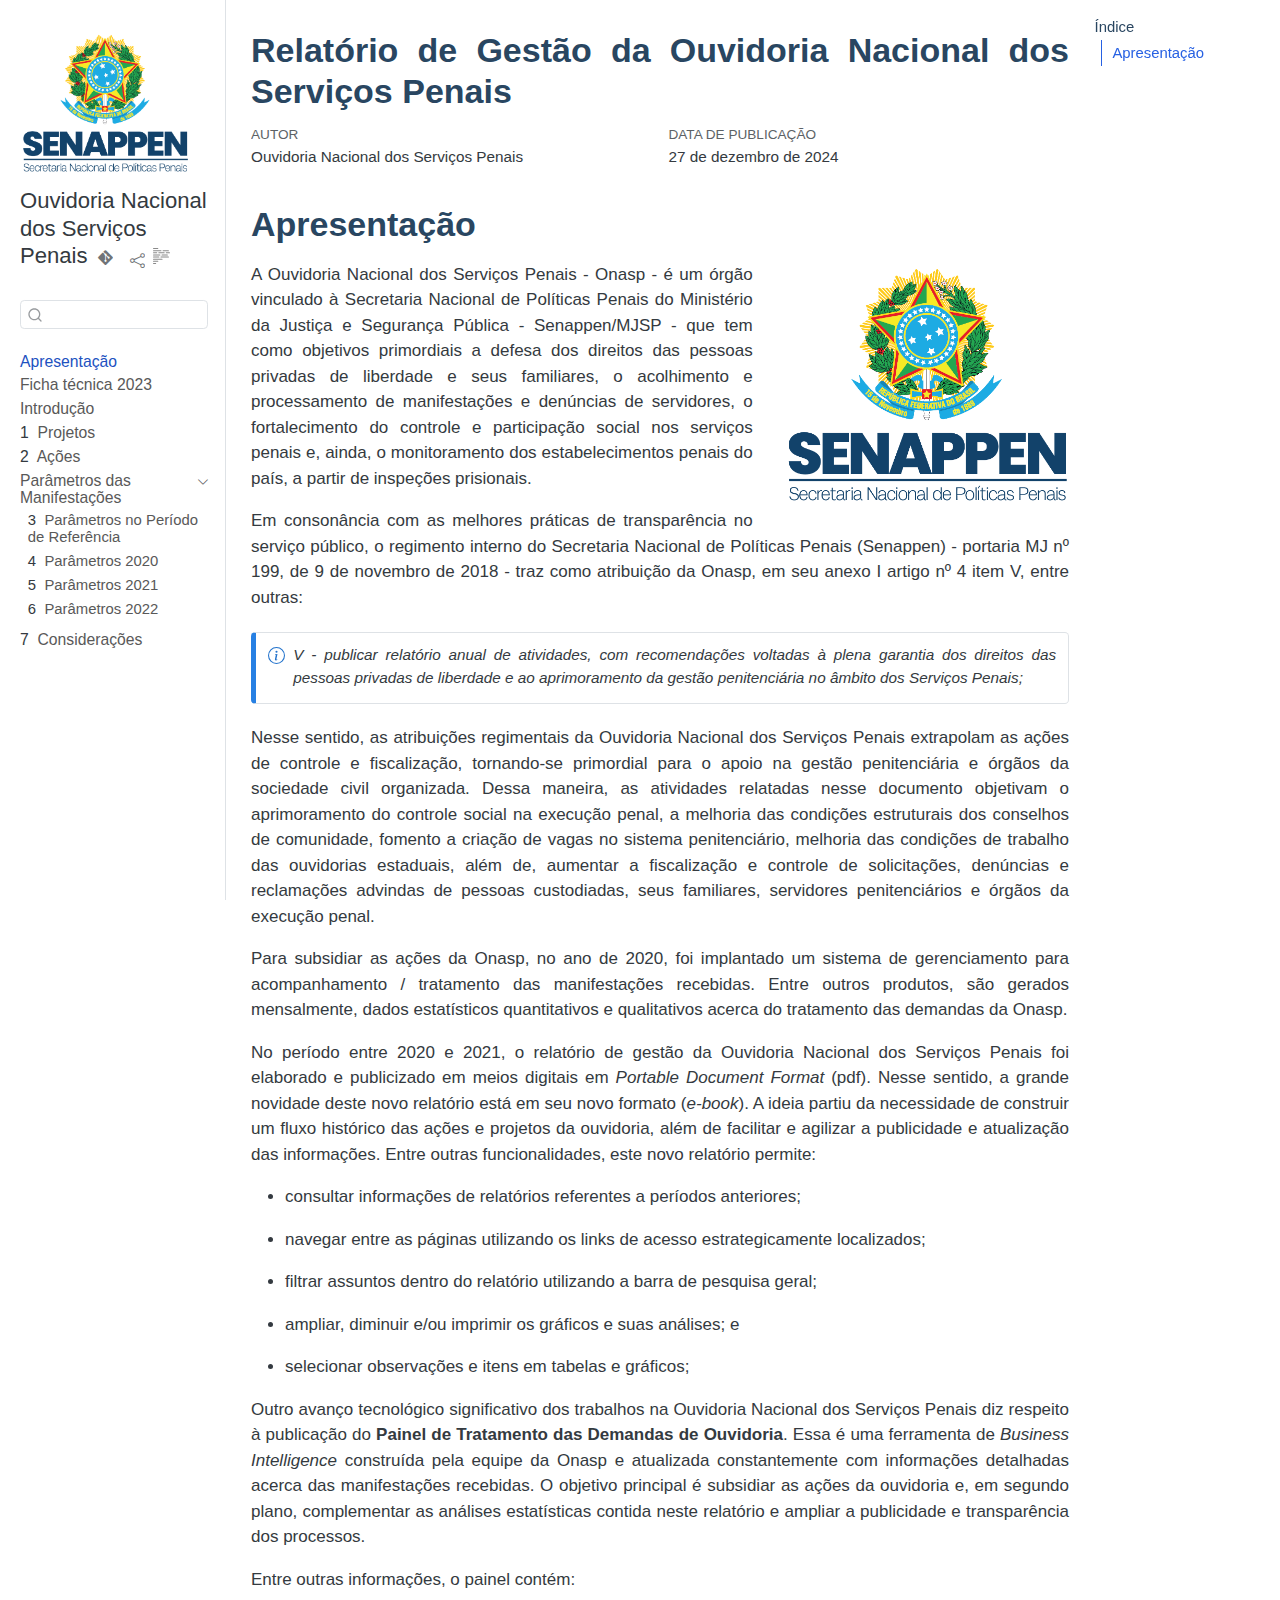
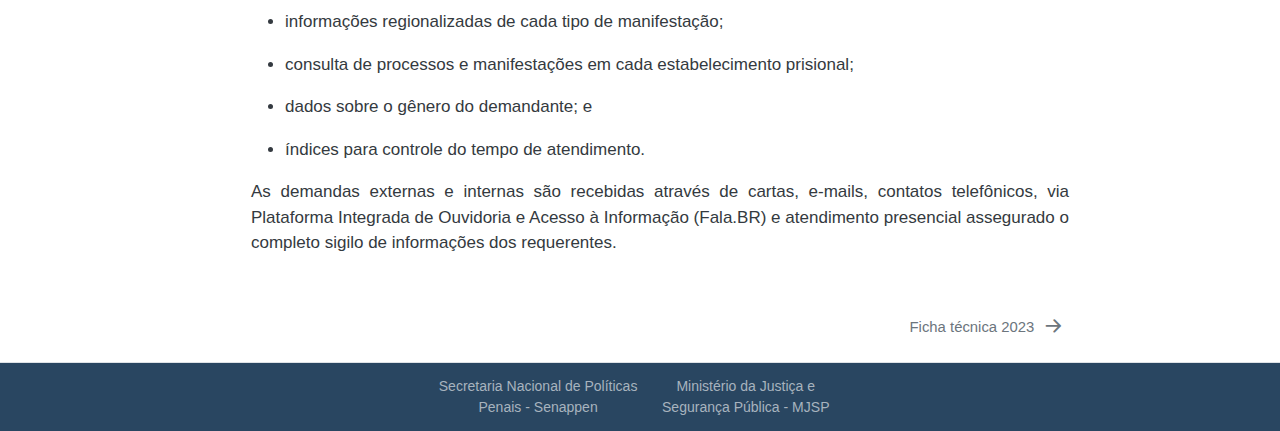
==== commit df8632bf: "Add files via upload" ====
--- a/docs/index.html
+++ b/docs/index.html
@@ -2,7 +2,7 @@
 <html xmlns="http://www.w3.org/1999/xhtml" lang="pt" xml:lang="pt"><head>
 
 <meta charset="utf-8">
-<meta name="generator" content="quarto-1.2.335">
+<meta name="generator" content="quarto-1.5.57">
 
 <meta name="viewport" content="width=device-width, initial-scale=1.0, user-scalable=yes">
 
@@ -18,7 +18,7 @@
 ul.task-list{list-style: none;}
 ul.task-list li input[type="checkbox"] {
   width: 0.8em;
-  margin: 0 0.8em 0.2em -1.6em;
+  margin: 0 0.8em 0.2em -1em; /* quarto-specific, see https://github.com/quarto-dev/quarto-cli/issues/4556 */ 
   vertical-align: middle;
 }
 </style>
@@ -41,15 +41,18 @@
 <script src="site_libs/bootstrap/bootstrap.min.js"></script>
 <link href="site_libs/bootstrap/bootstrap-icons.css" rel="stylesheet">
 <link href="site_libs/bootstrap/bootstrap.min.css" rel="stylesheet" id="quarto-bootstrap" data-mode="light">
-<script src="site_libs/quarto-contrib/videojs/video.min.js"></script>
-<link href="site_libs/quarto-contrib/videojs/video-js.css" rel="stylesheet">
 <script id="quarto-search-options" type="application/json">{
   "location": "sidebar",
   "copy-button": false,
   "collapse-after": 3,
   "panel-placement": "start",
   "type": "textbox",
-  "limit": 20,
+  "limit": 50,
+  "keyboard-shortcut": [
+    "f",
+    "/",
+    "s"
+  ],
   "language": {
     "search-no-results-text": "Nenhum resultado",
     "search-matching-documents-text": "documentos correspondentes",
@@ -58,8 +61,10 @@
     "search-more-match-text": "mais correspondência neste documento",
     "search-more-matches-text": "mais correspondências neste documento",
     "search-clear-button-title": "Limpar",
+    "search-text-placeholder": "",
     "search-detached-cancel-button-title": "Cancelar",
-    "search-submit-button-title": "Enviar"
+    "search-submit-button-title": "Enviar",
+    "search-label": "Procurar"
   }
 }</script>
 
@@ -71,11 +76,16 @@
 
 <div id="quarto-search-results"></div>
   <header id="quarto-header" class="headroom fixed-top">
-  <nav class="quarto-secondary-nav" data-bs-toggle="collapse" data-bs-target="#quarto-sidebar" aria-controls="quarto-sidebar" aria-expanded="false" aria-label="Toggle sidebar navigation" onclick="if (window.quartoToggleHeadroom) { window.quartoToggleHeadroom(); }">
-    <div class="container-fluid d-flex justify-content-between">
-      <h1 class="quarto-secondary-nav-title">Relatório de Gestão da Ouvidoria Nacional dos Serviços Penais</h1>
-      <button type="button" class="quarto-btn-toggle btn" aria-label="Show secondary navigation">
-        <i class="bi bi-chevron-right"></i>
+  <nav class="quarto-secondary-nav">
+    <div class="container-fluid d-flex">
+      <button type="button" class="quarto-btn-toggle btn" data-bs-toggle="collapse" role="button" data-bs-target=".quarto-sidebar-collapse-item" aria-controls="quarto-sidebar" aria-expanded="false" aria-label="Alternar barra lateral" onclick="if (window.quartoToggleHeadroom) { window.quartoToggleHeadroom(); }">
+        <i class="bi bi-layout-text-sidebar-reverse"></i>
+      </button>
+        <nav class="quarto-page-breadcrumbs" aria-label="breadcrumb"><ol class="breadcrumb"><li class="breadcrumb-item"><a href="./index.html">Apresentação</a></li></ol></nav>
+        <a class="flex-grow-1" role="navigation" data-bs-toggle="collapse" data-bs-target=".quarto-sidebar-collapse-item" aria-controls="quarto-sidebar" aria-expanded="false" aria-label="Alternar barra lateral" onclick="if (window.quartoToggleHeadroom) { window.quartoToggleHeadroom(); }">      
+        </a>
+      <button type="button" class="btn quarto-search-button" aria-label="Procurar" onclick="window.quartoOpenSearch();">
+        <i class="bi bi-search"></i>
       </button>
     </div>
   </nav>
@@ -83,7 +93,7 @@
 <!-- content -->
 <div id="quarto-content" class="quarto-container page-columns page-rows-contents page-layout-full">
 <!-- sidebar -->
-  <nav id="quarto-sidebar" class="sidebar collapse sidebar-navigation docked overflow-auto">
+  <nav id="quarto-sidebar" class="sidebar collapse collapse-horizontal quarto-sidebar-collapse-item sidebar-navigation docked overflow-auto">
     <div class="pt-lg-2 mt-2 text-left sidebar-header sidebar-header-stacked">
       <a href="./index.html" class="sidebar-logo-link">
       <img src="./images/senappen_brasao.png" alt="" class="sidebar-logo py-0 d-lg-inline d-none">
@@ -91,30 +101,32 @@
     <div class="sidebar-title mb-0 py-0">
       <a href="./">Ouvidoria Nacional dos Serviços Penais</a> 
         <div class="sidebar-tools-main tools-wide">
-    <a href="" title="" class="sidebar-tool px-1"><i class="bi bi-git"></i></a>
-    <a href="https://www.gov.br/depen/pt-br/canais_atendimento/ouvidoria" title="" class="sidebar-tool px-1"><i class="bi bi-"></i></a>
-    <a href="" title="Share" id="sidebar-tool-dropdown-0" class="sidebar-tool dropdown-toggle px-1" data-bs-toggle="dropdown" aria-expanded="false"><i class="bi bi-share"></i></a>
-    <ul class="dropdown-menu" aria-labelledby="sidebar-tool-dropdown-0">
-        <li>
-          <a class="dropdown-item sidebar-tools-main-item" href="https://twitter.com/intent/tweet?url=|url|">
-            <i class="bi bi-bi-twitter pe-1"></i>
-          Twitter
-          </a>
-        </li>
-        <li>
-          <a class="dropdown-item sidebar-tools-main-item" href="https://www.facebook.com/sharer/sharer.php?u=|url|">
-            <i class="bi bi-bi-facebook pe-1"></i>
-          Facebook
-          </a>
-        </li>
-        <li>
-          <a class="dropdown-item sidebar-tools-main-item" href="https://www.linkedin.com/sharing/share-offsite/?url=|url|">
-            <i class="bi bi-bi-linkedin pe-1"></i>
-          LinkedIn
-          </a>
-        </li>
-    </ul>
-  <a href="" class="quarto-reader-toggle sidebar-tool" onclick="window.quartoToggleReader(); return false;" title="Toggle reader mode">
+    <a href="" title="" class="quarto-navigation-tool px-1" aria-label=""><i class="bi bi-git"></i></a>
+    <a href="https://www.gov.br/depen/pt-br/canais_atendimento/ouvidoria" title="https://www.gov.br/depen/pt-br/canais_atendimento/ouvidoria" class="quarto-navigation-tool px-1" aria-label="https://www.gov.br/depen/pt-br/canais_atendimento/ouvidoria"><i class="bi bi-"></i></a>
+    <div class="dropdown">
+      <a href="" title="Share" id="quarto-navigation-tool-dropdown-0" class="quarto-navigation-tool dropdown-toggle px-1" data-bs-toggle="dropdown" aria-expanded="false" role="link" aria-label="Share"><i class="bi bi-share"></i></a>
+      <ul class="dropdown-menu" aria-labelledby="quarto-navigation-tool-dropdown-0">
+          <li>
+            <a class="dropdown-item sidebar-tools-main-item" href="https://twitter.com/intent/tweet?url=|url|">
+              <i class="bi bi-twitter pe-1"></i>
+            Twitter
+            </a>
+          </li>
+          <li>
+            <a class="dropdown-item sidebar-tools-main-item" href="https://www.facebook.com/sharer/sharer.php?u=|url|">
+              <i class="bi bi-facebook pe-1"></i>
+            Facebook
+            </a>
+          </li>
+          <li>
+            <a class="dropdown-item sidebar-tools-main-item" href="https://www.linkedin.com/sharing/share-offsite/?url=|url|">
+              <i class="bi bi-linkedin pe-1"></i>
+            LinkedIn
+            </a>
+          </li>
+      </ul>
+    </div>
+  <a href="" class="quarto-reader-toggle quarto-navigation-tool px-1" onclick="window.quartoToggleReader(); return false;" title="Alternar modo de leitor">
   <div class="quarto-reader-toggle-btn">
   <i class="bi"></i>
   </div>
@@ -122,76 +134,88 @@
 </div>
     </div>
       </div>
-      <div class="mt-2 flex-shrink-0 align-items-center">
+        <div class="mt-2 flex-shrink-0 align-items-center">
         <div class="sidebar-search">
-        <div id="quarto-search" class="" title="Search"></div>
+        <div id="quarto-search" class="" title="Procurar"></div>
         </div>
-      </div>
+        </div>
     <div class="sidebar-menu-container"> 
     <ul class="list-unstyled mt-1">
         <li class="sidebar-item">
   <div class="sidebar-item-container"> 
-  <a href="./index.html" class="sidebar-item-text sidebar-link active">Apresentação</a>
+  <a href="./index.html" class="sidebar-item-text sidebar-link active">
+ <span class="menu-text">Apresentação</span></a>
   </div>
 </li>
         <li class="sidebar-item">
   <div class="sidebar-item-container"> 
-  <a href="./ficha_tecnica2022.html" class="sidebar-item-text sidebar-link">Ficha técnica 2023</a>
+  <a href="./ficha_tecnica2022.html" class="sidebar-item-text sidebar-link">
+ <span class="menu-text">Ficha técnica 2023</span></a>
   </div>
 </li>
         <li class="sidebar-item">
   <div class="sidebar-item-container"> 
-  <a href="./introducao.html" class="sidebar-item-text sidebar-link">Introdução</a>
+  <a href="./introducao.html" class="sidebar-item-text sidebar-link">
+ <span class="menu-text">Introdução</span></a>
   </div>
 </li>
         <li class="sidebar-item">
   <div class="sidebar-item-container"> 
-  <a href="./projetos.html" class="sidebar-item-text sidebar-link"><span class="chapter-number">1</span>&nbsp; <span class="chapter-title">Projetos</span></a>
+  <a href="./projetos.html" class="sidebar-item-text sidebar-link">
+ <span class="menu-text"><span class="chapter-number">1</span>&nbsp; <span class="chapter-title">Projetos</span></span></a>
   </div>
 </li>
         <li class="sidebar-item">
   <div class="sidebar-item-container"> 
-  <a href="./acoes.html" class="sidebar-item-text sidebar-link"><span class="chapter-number">2</span>&nbsp; <span class="chapter-title">Ações</span></a>
+  <a href="./acoes.html" class="sidebar-item-text sidebar-link">
+ <span class="menu-text"><span class="chapter-number">2</span>&nbsp; <span class="chapter-title">Ações</span></span></a>
   </div>
 </li>
         <li class="sidebar-item sidebar-item-section">
       <div class="sidebar-item-container"> 
-            <a href="./tratamento_demandas.html" class="sidebar-item-text sidebar-link">Parâmetros das Manifestações</a>
-          <a class="sidebar-item-toggle text-start" data-bs-toggle="collapse" data-bs-target="#quarto-sidebar-section-1" aria-expanded="true">
+            <a href="./tratamento_demandas.html" class="sidebar-item-text sidebar-link">
+ <span class="menu-text">Parâmetros das Manifestações</span></a>
+          <a class="sidebar-item-toggle text-start" data-bs-toggle="collapse" data-bs-target="#quarto-sidebar-section-1" role="navigation" aria-expanded="true" aria-label="Alternar seção">
             <i class="bi bi-chevron-right ms-2"></i>
           </a> 
       </div>
       <ul id="quarto-sidebar-section-1" class="collapse list-unstyled sidebar-section depth1 show">  
           <li class="sidebar-item">
   <div class="sidebar-item-container"> 
-  <a href="./estatisticas_anuais.html" class="sidebar-item-text sidebar-link"><span class="chapter-number">3</span>&nbsp; <span class="chapter-title">Parâmetros no Período de Referência</span></a>
+  <a href="./estatisticas_anuais.html" class="sidebar-item-text sidebar-link">
+ <span class="menu-text"><span class="chapter-number">3</span>&nbsp; <span class="chapter-title">Parâmetros no Período de Referência</span></span></a>
   </div>
 </li>
           <li class="sidebar-item">
   <div class="sidebar-item-container"> 
-  <a href="./estatisticas_2020.html" class="sidebar-item-text sidebar-link"><span class="chapter-number">4</span>&nbsp; <span class="chapter-title">Parâmetros 2020</span></a>
+  <a href="./estatisticas_2020.html" class="sidebar-item-text sidebar-link">
+ <span class="menu-text"><span class="chapter-number">4</span>&nbsp; <span class="chapter-title">Parâmetros 2020</span></span></a>
   </div>
 </li>
           <li class="sidebar-item">
   <div class="sidebar-item-container"> 
-  <a href="./estatisticas_2021.html" class="sidebar-item-text sidebar-link"><span class="chapter-number">5</span>&nbsp; <span class="chapter-title">Parâmetros 2021</span></a>
+  <a href="./estatisticas_2021.html" class="sidebar-item-text sidebar-link">
+ <span class="menu-text"><span class="chapter-number">5</span>&nbsp; <span class="chapter-title">Parâmetros 2021</span></span></a>
   </div>
 </li>
           <li class="sidebar-item">
   <div class="sidebar-item-container"> 
-  <a href="./estatisticas_2022.html" class="sidebar-item-text sidebar-link"><span class="chapter-number">6</span>&nbsp; <span class="chapter-title">Parâmetros 2022</span></a>
+  <a href="./estatisticas_2022.html" class="sidebar-item-text sidebar-link">
+ <span class="menu-text"><span class="chapter-number">6</span>&nbsp; <span class="chapter-title">Parâmetros 2022</span></span></a>
   </div>
 </li>
       </ul>
   </li>
         <li class="sidebar-item">
   <div class="sidebar-item-container"> 
-  <a href="./consideracoes.html" class="sidebar-item-text sidebar-link"><span class="chapter-number">7</span>&nbsp; <span class="chapter-title">Considerações</span></a>
+  <a href="./consideracoes.html" class="sidebar-item-text sidebar-link">
+ <span class="menu-text"><span class="chapter-number">7</span>&nbsp; <span class="chapter-title">Considerações</span></span></a>
   </div>
 </li>
     </ul>
     </div>
 </nav>
+<div id="quarto-sidebar-glass" class="quarto-sidebar-collapse-item" data-bs-toggle="collapse" data-bs-target=".quarto-sidebar-collapse-item"></div>
 <!-- margin-sidebar -->
     <div id="quarto-margin-sidebar" class="sidebar margin-sidebar">
         <nav id="TOC" role="doc-toc" class="toc-active">
@@ -207,12 +231,12 @@
 
 <header id="title-block-header" class="quarto-title-block default">
 <div class="quarto-title">
-<h1 class="title d-none d-lg-block">Relatório de Gestão da Ouvidoria Nacional dos Serviços Penais</h1>
+<h1 class="title">Relatório de Gestão da Ouvidoria Nacional dos Serviços Penais</h1>
 </div>
 
 
 
-<div class="quarto-title-meta">
+<div class="quarto-title-meta column-body">
 
     <div>
     <div class="quarto-title-meta-heading">Autor</div>
@@ -221,19 +245,27 @@
           </div>
   </div>
     
+    <div>
+    <div class="quarto-title-meta-heading">Data de Publicação</div>
+    <div class="quarto-title-meta-contents">
+      <p class="date">27 de dezembro de 2024</p>
+    </div>
+  </div>
   
     
   </div>
   
 
+
 </header>
 
 
+
 <section id="apresentação" class="level1 unnumbered">
-<p><img src="images/senappen_brasao.png" title="Relatório de Gestão da Ouvidoria Nacional dos Serviços Penais" class="quarto-cover-image img-fluid"></p><h1 class="unnumbered">Apresentação</h1>
+<h1 class="unnumbered">Apresentação</h1><p><img src="images/senappen_brasao.png" title="Relatório de Gestão da Ouvidoria Nacional dos Serviços Penais" class="quarto-cover-image img-fluid"></p>
 <p>A Ouvidoria Nacional dos Serviços Penais - Onasp - é um órgão vinculado à Secretaria Nacional de Políticas Penais do Ministério da Justiça e Segurança Pública - Senappen/MJSP - que tem como objetivos primordiais a defesa dos direitos das pessoas privadas de liberdade e seus familiares, o acolhimento e processamento de manifestações e denúncias de servidores, o fortalecimento do controle e participação social nos serviços penais e, ainda, o monitoramento dos estabelecimentos penais do país, a partir de inspeções prisionais.</p>
 <p>Em consonância com as melhores práticas de transparência no serviço público, o regimento interno do Secretaria Nacional de Políticas Penais (Senappen) - portaria MJ nº 199, de 9 de novembro de 2018 - traz como atribuição da Onasp, em seu anexo I artigo nº 4 item V, entre outras:</p>
-<div class="callout-note callout callout-style-simple">
+<div class="callout callout-style-simple callout-note">
 <div class="callout-body d-flex">
 <div class="callout-icon-container">
 <i class="callout-icon"></i>
@@ -253,9 +285,7 @@
 <li><p>ampliar, diminuir e/ou imprimir os gráficos e suas análises; e</p></li>
 <li><p>selecionar observações e itens em tabelas e gráficos;</p></li>
 </ul>
-<p>Outro avanço tecnológico significativo dos trabalhos na Ouvidoria Nacional dos Serviços Penais diz respeito à publicação do <strong>Painel de Tratamento das Demandas de Ouvidoria</strong>. Essa é uma ferramenta de <em>Business Inteligence</em> construída pela equipe da Onasp e atualizada constantemente com informações detalhadas acerca das manifestações recebidas. O objetivo principal é subsidiar as ações da ouvidoria e, em segundo plano, complementar as análises estatísticas contida neste relatório e ampliar a publicidade e transparência dos processos.</p>
-<p><a href="https://app.powerbi.com/view?r=eyJrIjoiNGFkMGQ2MjQtMWU3ZS00NjZmLThhZTAtMWZmYzMwNTJlMWVkIiwidCI6ImViMDkwNDIwLTQ0NGMtNDNmNy05MWYyLTRiOGRhNmJmZThlMSJ9">Clique aqui para visualizar o painel.</a></p>
-<!--  -->
+<p>Outro avanço tecnológico significativo dos trabalhos na Ouvidoria Nacional dos Serviços Penais diz respeito à publicação do <strong>Painel de Tratamento das Demandas de Ouvidoria</strong>. Essa é uma ferramenta de <em>Business Intelligence</em> construída pela equipe da Onasp e atualizada constantemente com informações detalhadas acerca das manifestações recebidas. O objetivo principal é subsidiar as ações da ouvidoria e, em segundo plano, complementar as análises estatísticas contida neste relatório e ampliar a publicidade e transparência dos processos.</p>
 <p>Entre outras informações, o painel contém:</p>
 <ul>
 <li><p>informações regionalizadas de cada tipo de manifestação;</p></li>
@@ -296,12 +326,15 @@
     icon: icon
   };
   anchorJS.add('.anchored');
-  const clipboard = new window.ClipboardJS('.code-copy-button', {
-    target: function(trigger) {
-      return trigger.previousElementSibling;
-    }
-  });
-  clipboard.on('success', function(e) {
+  const isCodeAnnotation = (el) => {
+    for (const clz of el.classList) {
+      if (clz.startsWith('code-annotation-')) {                     
+        return true;
+      }
+    }
+    return false;
+  }
+  const onCopySuccess = function(e) {
     // button target
     const button = e.trigger;
     // don't keep focus
@@ -333,11 +366,50 @@
     }, 1000);
     // clear code selection
     e.clearSelection();
+  }
+  const getTextToCopy = function(trigger) {
+      const codeEl = trigger.previousElementSibling.cloneNode(true);
+      for (const childEl of codeEl.children) {
+        if (isCodeAnnotation(childEl)) {
+          childEl.remove();
+        }
+      }
+      return codeEl.innerText;
+  }
+  const clipboard = new window.ClipboardJS('.code-copy-button:not([data-in-quarto-modal])', {
+    text: getTextToCopy
   });
-  function tippyHover(el, contentFn) {
+  clipboard.on('success', onCopySuccess);
+  if (window.document.getElementById('quarto-embedded-source-code-modal')) {
+    // For code content inside modals, clipBoardJS needs to be initialized with a container option
+    // TODO: Check when it could be a function (https://github.com/zenorocha/clipboard.js/issues/860)
+    const clipboardModal = new window.ClipboardJS('.code-copy-button[data-in-quarto-modal]', {
+      text: getTextToCopy,
+      container: window.document.getElementById('quarto-embedded-source-code-modal')
+    });
+    clipboardModal.on('success', onCopySuccess);
+  }
+    var localhostRegex = new RegExp(/^(?:http|https):\/\/localhost\:?[0-9]*\//);
+    var mailtoRegex = new RegExp(/^mailto:/);
+      var filterRegex = new RegExp("https:\/\/www\.gov\.br\/depen\/pt-br");
+    var isInternal = (href) => {
+        return filterRegex.test(href) || localhostRegex.test(href) || mailtoRegex.test(href);
+    }
+    // Inspect non-navigation links and adorn them if external
+ 	var links = window.document.querySelectorAll('a[href]:not(.nav-link):not(.navbar-brand):not(.toc-action):not(.sidebar-link):not(.sidebar-item-toggle):not(.pagination-link):not(.no-external):not([aria-hidden]):not(.dropdown-item):not(.quarto-navigation-tool):not(.about-link)');
+    for (var i=0; i<links.length; i++) {
+      const link = links[i];
+      if (!isInternal(link.href)) {
+        // undo the damage that might have been done by quarto-nav.js in the case of
+        // links that we want to consider external
+        if (link.dataset.originalHref !== undefined) {
+          link.href = link.dataset.originalHref;
+        }
+      }
+    }
+  function tippyHover(el, contentFn, onTriggerFn, onUntriggerFn) {
     const config = {
       allowHTML: true,
-      content: contentFn,
       maxWidth: 500,
       delay: 100,
       arrow: false,
@@ -347,8 +419,17 @@
       interactive: true,
       interactiveBorder: 10,
       theme: 'quarto',
-      placement: 'bottom-start'
+      placement: 'bottom-start',
     };
+    if (contentFn) {
+      config.content = contentFn;
+    }
+    if (onTriggerFn) {
+      config.onTrigger = onTriggerFn;
+    }
+    if (onUntriggerFn) {
+      config.onUntrigger = onUntriggerFn;
+    }
     window.tippy(el, config); 
   }
   const noterefs = window.document.querySelectorAll('a[role="doc-noteref"]');
@@ -360,9 +441,245 @@
       try { href = new URL(href).hash; } catch {}
       const id = href.replace(/^#\/?/, "");
       const note = window.document.getElementById(id);
-      return note.innerHTML;
+      if (note) {
+        return note.innerHTML;
+      } else {
+        return "";
+      }
     });
   }
+  const xrefs = window.document.querySelectorAll('a.quarto-xref');
+  const processXRef = (id, note) => {
+    // Strip column container classes
+    const stripColumnClz = (el) => {
+      el.classList.remove("page-full", "page-columns");
+      if (el.children) {
+        for (const child of el.children) {
+          stripColumnClz(child);
+        }
+      }
+    }
+    stripColumnClz(note)
+    if (id === null || id.startsWith('sec-')) {
+      // Special case sections, only their first couple elements
+      const container = document.createElement("div");
+      if (note.children && note.children.length > 2) {
+        container.appendChild(note.children[0].cloneNode(true));
+        for (let i = 1; i < note.children.length; i++) {
+          const child = note.children[i];
+          if (child.tagName === "P" && child.innerText === "") {
+            continue;
+          } else {
+            container.appendChild(child.cloneNode(true));
+            break;
+          }
+        }
+        if (window.Quarto?.typesetMath) {
+          window.Quarto.typesetMath(container);
+        }
+        return container.innerHTML
+      } else {
+        if (window.Quarto?.typesetMath) {
+          window.Quarto.typesetMath(note);
+        }
+        return note.innerHTML;
+      }
+    } else {
+      // Remove any anchor links if they are present
+      const anchorLink = note.querySelector('a.anchorjs-link');
+      if (anchorLink) {
+        anchorLink.remove();
+      }
+      if (window.Quarto?.typesetMath) {
+        window.Quarto.typesetMath(note);
+      }
+      // TODO in 1.5, we should make sure this works without a callout special case
+      if (note.classList.contains("callout")) {
+        return note.outerHTML;
+      } else {
+        return note.innerHTML;
+      }
+    }
+  }
+  for (var i=0; i<xrefs.length; i++) {
+    const xref = xrefs[i];
+    tippyHover(xref, undefined, function(instance) {
+      instance.disable();
+      let url = xref.getAttribute('href');
+      let hash = undefined; 
+      if (url.startsWith('#')) {
+        hash = url;
+      } else {
+        try { hash = new URL(url).hash; } catch {}
+      }
+      if (hash) {
+        const id = hash.replace(/^#\/?/, "");
+        const note = window.document.getElementById(id);
+        if (note !== null) {
+          try {
+            const html = processXRef(id, note.cloneNode(true));
+            instance.setContent(html);
+          } finally {
+            instance.enable();
+            instance.show();
+          }
+        } else {
+          // See if we can fetch this
+          fetch(url.split('#')[0])
+          .then(res => res.text())
+          .then(html => {
+            const parser = new DOMParser();
+            const htmlDoc = parser.parseFromString(html, "text/html");
+            const note = htmlDoc.getElementById(id);
+            if (note !== null) {
+              const html = processXRef(id, note);
+              instance.setContent(html);
+            } 
+          }).finally(() => {
+            instance.enable();
+            instance.show();
+          });
+        }
+      } else {
+        // See if we can fetch a full url (with no hash to target)
+        // This is a special case and we should probably do some content thinning / targeting
+        fetch(url)
+        .then(res => res.text())
+        .then(html => {
+          const parser = new DOMParser();
+          const htmlDoc = parser.parseFromString(html, "text/html");
+          const note = htmlDoc.querySelector('main.content');
+          if (note !== null) {
+            // This should only happen for chapter cross references
+            // (since there is no id in the URL)
+            // remove the first header
+            if (note.children.length > 0 && note.children[0].tagName === "HEADER") {
+              note.children[0].remove();
+            }
+            const html = processXRef(null, note);
+            instance.setContent(html);
+          } 
+        }).finally(() => {
+          instance.enable();
+          instance.show();
+        });
+      }
+    }, function(instance) {
+    });
+  }
+      let selectedAnnoteEl;
+      const selectorForAnnotation = ( cell, annotation) => {
+        let cellAttr = 'data-code-cell="' + cell + '"';
+        let lineAttr = 'data-code-annotation="' +  annotation + '"';
+        const selector = 'span[' + cellAttr + '][' + lineAttr + ']';
+        return selector;
+      }
+      const selectCodeLines = (annoteEl) => {
+        const doc = window.document;
+        const targetCell = annoteEl.getAttribute("data-target-cell");
+        const targetAnnotation = annoteEl.getAttribute("data-target-annotation");
+        const annoteSpan = window.document.querySelector(selectorForAnnotation(targetCell, targetAnnotation));
+        const lines = annoteSpan.getAttribute("data-code-lines").split(",");
+        const lineIds = lines.map((line) => {
+          return targetCell + "-" + line;
+        })
+        let top = null;
+        let height = null;
+        let parent = null;
+        if (lineIds.length > 0) {
+            //compute the position of the single el (top and bottom and make a div)
+            const el = window.document.getElementById(lineIds[0]);
+            top = el.offsetTop;
+            height = el.offsetHeight;
+            parent = el.parentElement.parentElement;
+          if (lineIds.length > 1) {
+            const lastEl = window.document.getElementById(lineIds[lineIds.length - 1]);
+            const bottom = lastEl.offsetTop + lastEl.offsetHeight;
+            height = bottom - top;
+          }
+          if (top !== null && height !== null && parent !== null) {
+            // cook up a div (if necessary) and position it 
+            let div = window.document.getElementById("code-annotation-line-highlight");
+            if (div === null) {
+              div = window.document.createElement("div");
+              div.setAttribute("id", "code-annotation-line-highlight");
+              div.style.position = 'absolute';
+              parent.appendChild(div);
+            }
+            div.style.top = top - 2 + "px";
+            div.style.height = height + 4 + "px";
+            div.style.left = 0;
+            let gutterDiv = window.document.getElementById("code-annotation-line-highlight-gutter");
+            if (gutterDiv === null) {
+              gutterDiv = window.document.createElement("div");
+              gutterDiv.setAttribute("id", "code-annotation-line-highlight-gutter");
+              gutterDiv.style.position = 'absolute';
+              const codeCell = window.document.getElementById(targetCell);
+              const gutter = codeCell.querySelector('.code-annotation-gutter');
+              gutter.appendChild(gutterDiv);
+            }
+            gutterDiv.style.top = top - 2 + "px";
+            gutterDiv.style.height = height + 4 + "px";
+          }
+          selectedAnnoteEl = annoteEl;
+        }
+      };
+      const unselectCodeLines = () => {
+        const elementsIds = ["code-annotation-line-highlight", "code-annotation-line-highlight-gutter"];
+        elementsIds.forEach((elId) => {
+          const div = window.document.getElementById(elId);
+          if (div) {
+            div.remove();
+          }
+        });
+        selectedAnnoteEl = undefined;
+      };
+        // Handle positioning of the toggle
+    window.addEventListener(
+      "resize",
+      throttle(() => {
+        elRect = undefined;
+        if (selectedAnnoteEl) {
+          selectCodeLines(selectedAnnoteEl);
+        }
+      }, 10)
+    );
+    function throttle(fn, ms) {
+    let throttle = false;
+    let timer;
+      return (...args) => {
+        if(!throttle) { // first call gets through
+            fn.apply(this, args);
+            throttle = true;
+        } else { // all the others get throttled
+            if(timer) clearTimeout(timer); // cancel #2
+            timer = setTimeout(() => {
+              fn.apply(this, args);
+              timer = throttle = false;
+            }, ms);
+        }
+      };
+    }
+      // Attach click handler to the DT
+      const annoteDls = window.document.querySelectorAll('dt[data-target-cell]');
+      for (const annoteDlNode of annoteDls) {
+        annoteDlNode.addEventListener('click', (event) => {
+          const clickedEl = event.target;
+          if (clickedEl !== selectedAnnoteEl) {
+            unselectCodeLines();
+            const activeEl = window.document.querySelector('dt[data-target-cell].code-annotation-active');
+            if (activeEl) {
+              activeEl.classList.remove('code-annotation-active');
+            }
+            selectCodeLines(clickedEl);
+            clickedEl.classList.add('code-annotation-active');
+          } else {
+            // Unselect the line
+            unselectCodeLines();
+            clickedEl.classList.remove('code-annotation-active');
+          }
+        });
+      }
   const findCites = (el) => {
     const parentEl = el.parentElement;
     if (parentEl) {
@@ -406,7 +723,7 @@
   <div class="nav-page nav-page-previous">
   </div>
   <div class="nav-page nav-page-next">
-      <a href="./ficha_tecnica2022.html" class="pagination-link">
+      <a href="./ficha_tecnica2022.html" class="pagination-link" aria-label="Ficha técnica 2023">
         <span class="nav-page-text">Ficha técnica 2023</span> <i class="bi bi-arrow-right-short"></i>
       </a>
   </div>
@@ -414,19 +731,25 @@
 </div> <!-- /content -->
 <footer class="footer">
   <div class="nav-footer">
-      <div class="nav-footer-center">
-        <ul class="footer-items list-unstyled">
+    <div class="nav-footer-left">
+      &nbsp;
+    </div>   
+    <div class="nav-footer-center">
+      <ul class="footer-items list-unstyled">
     <li class="nav-item">
-    <a class="nav-link" href="https://www.gov.br/depen/pt-br">Secretaria Nacional de Políticas Penais - Senappen</a>
+ Secretaria Nacional de Políticas Penais - Senappen
   </li>  
     <li class="nav-item">
-    <a class="nav-link" href="https://www.gov.br/mj/pt-br">Ministério da Justiça e Segurança Pública - MJSP</a>
+ Ministério da Justiça e Segurança Pública - MJSP
   </li>  
 </ul>
-      </div>
+    </div>
+    <div class="nav-footer-right">
+      &nbsp;
+    </div>
   </div>
 </footer>
-<script>videojs(video_shortcode_videojs_video1);</script>
+
 
 
 
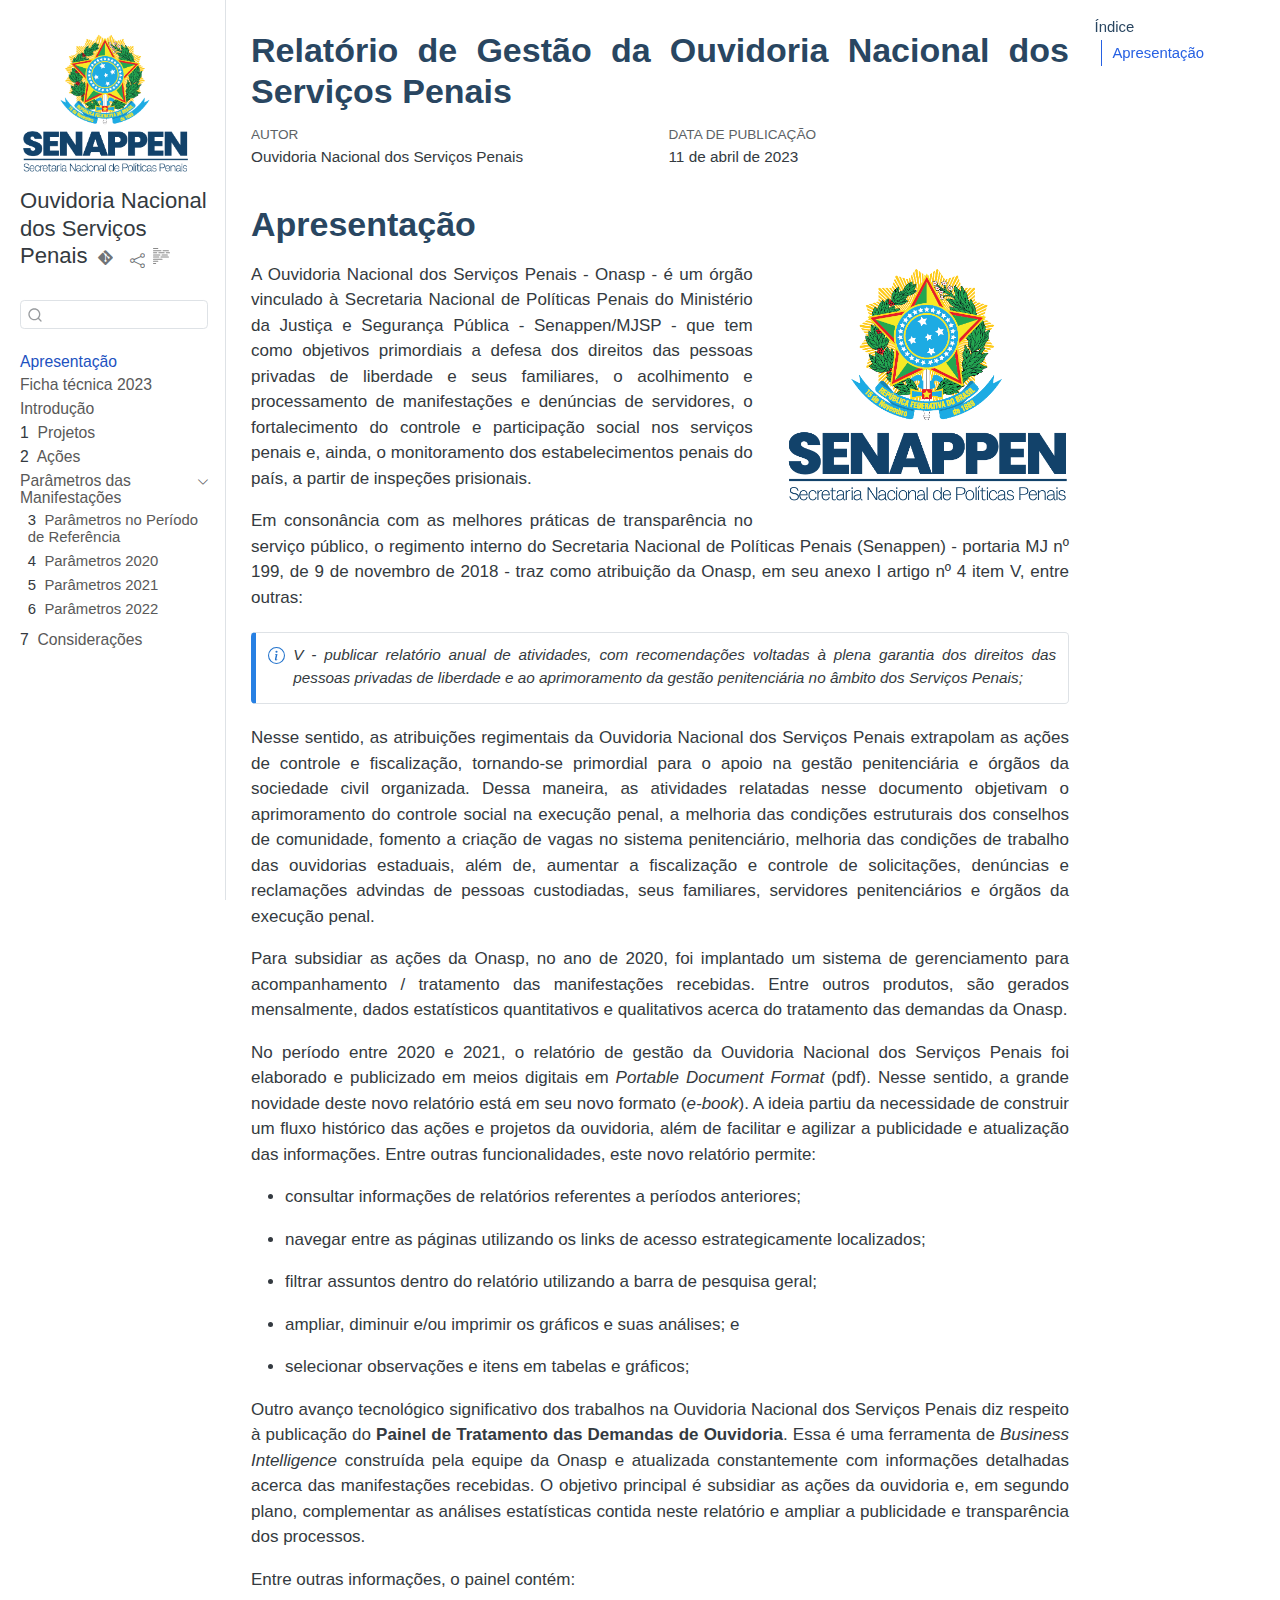
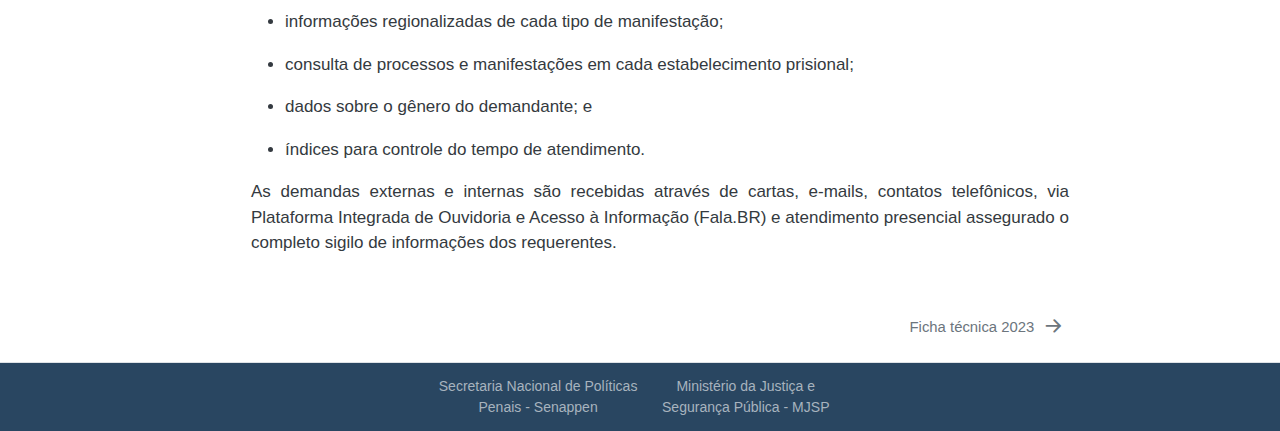
==== commit f151ef0e: "Add files via upload" ====
--- a/docs/index.html
+++ b/docs/index.html
@@ -248,7 +248,7 @@
     <div>
     <div class="quarto-title-meta-heading">Data de Publicação</div>
     <div class="quarto-title-meta-contents">
-      <p class="date">27 de dezembro de 2024</p>
+      <p class="date">11 de abril de 2023</p>
     </div>
   </div>
   
